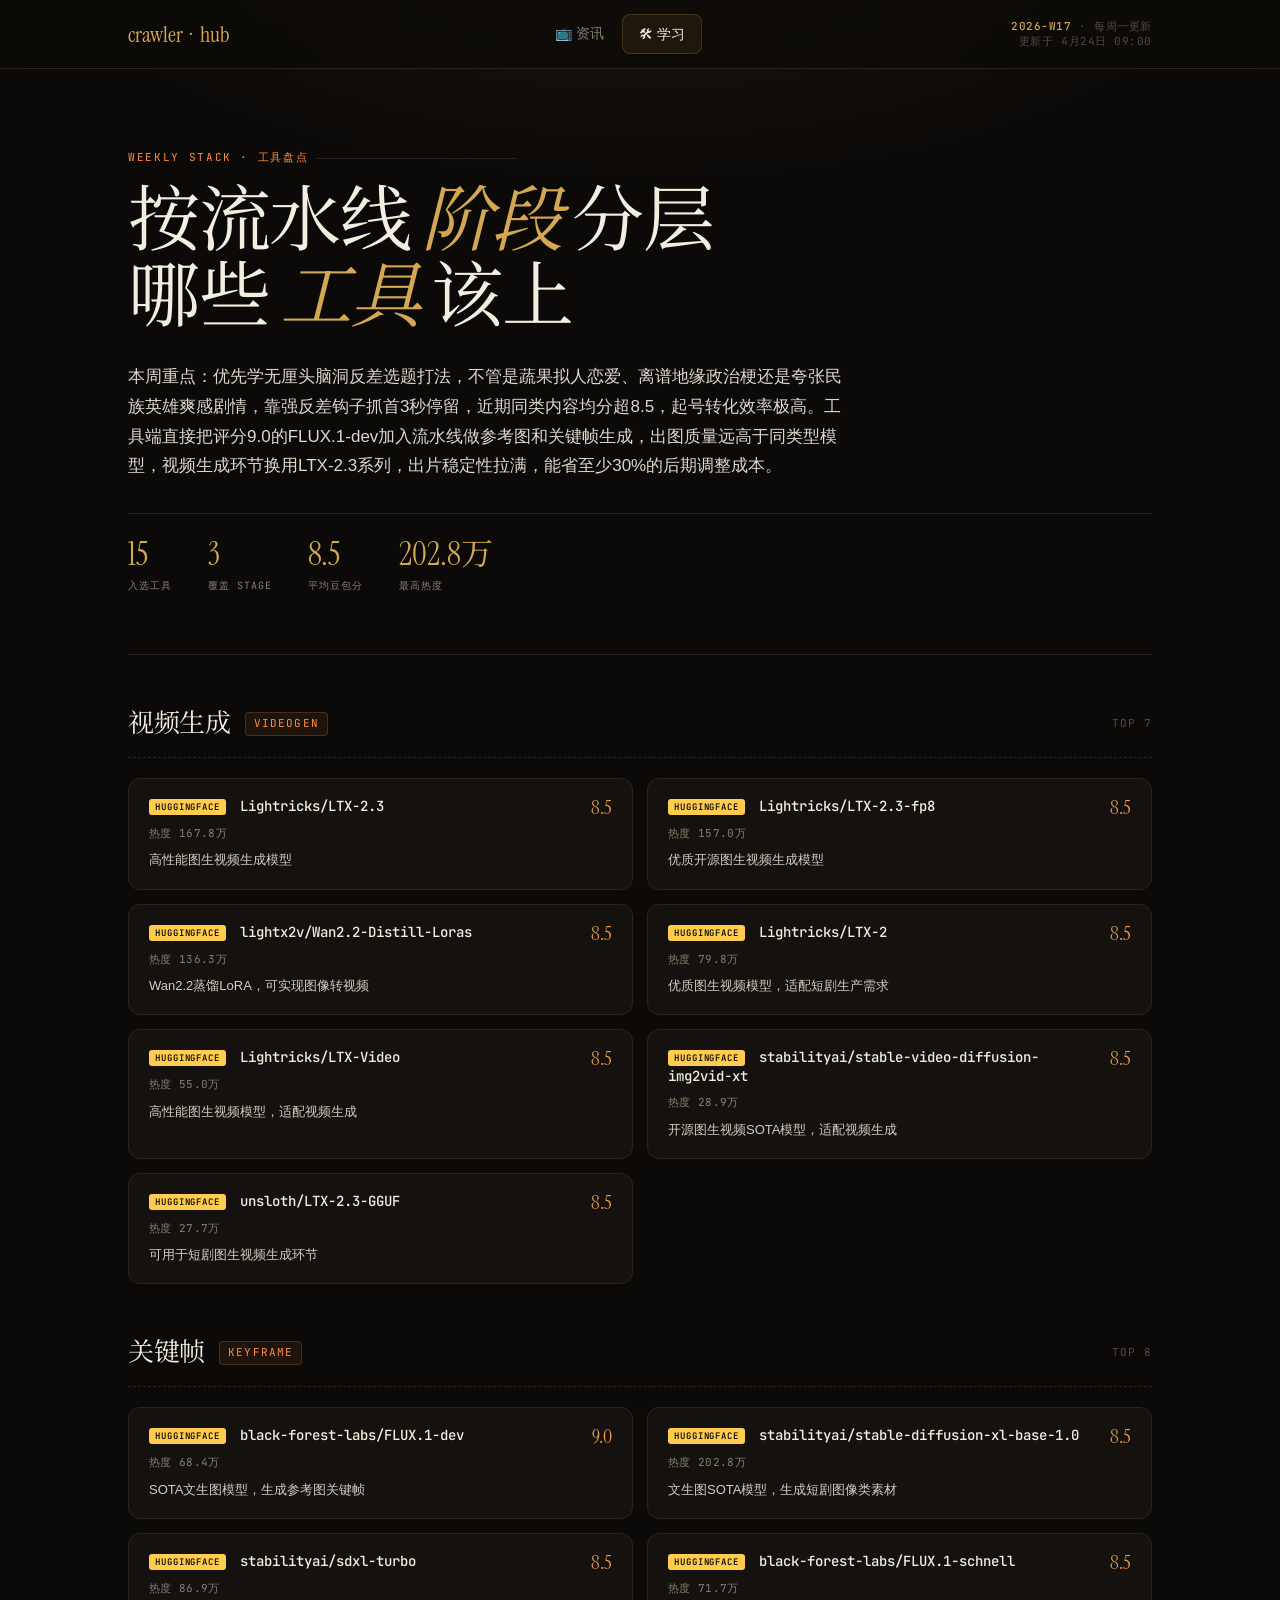
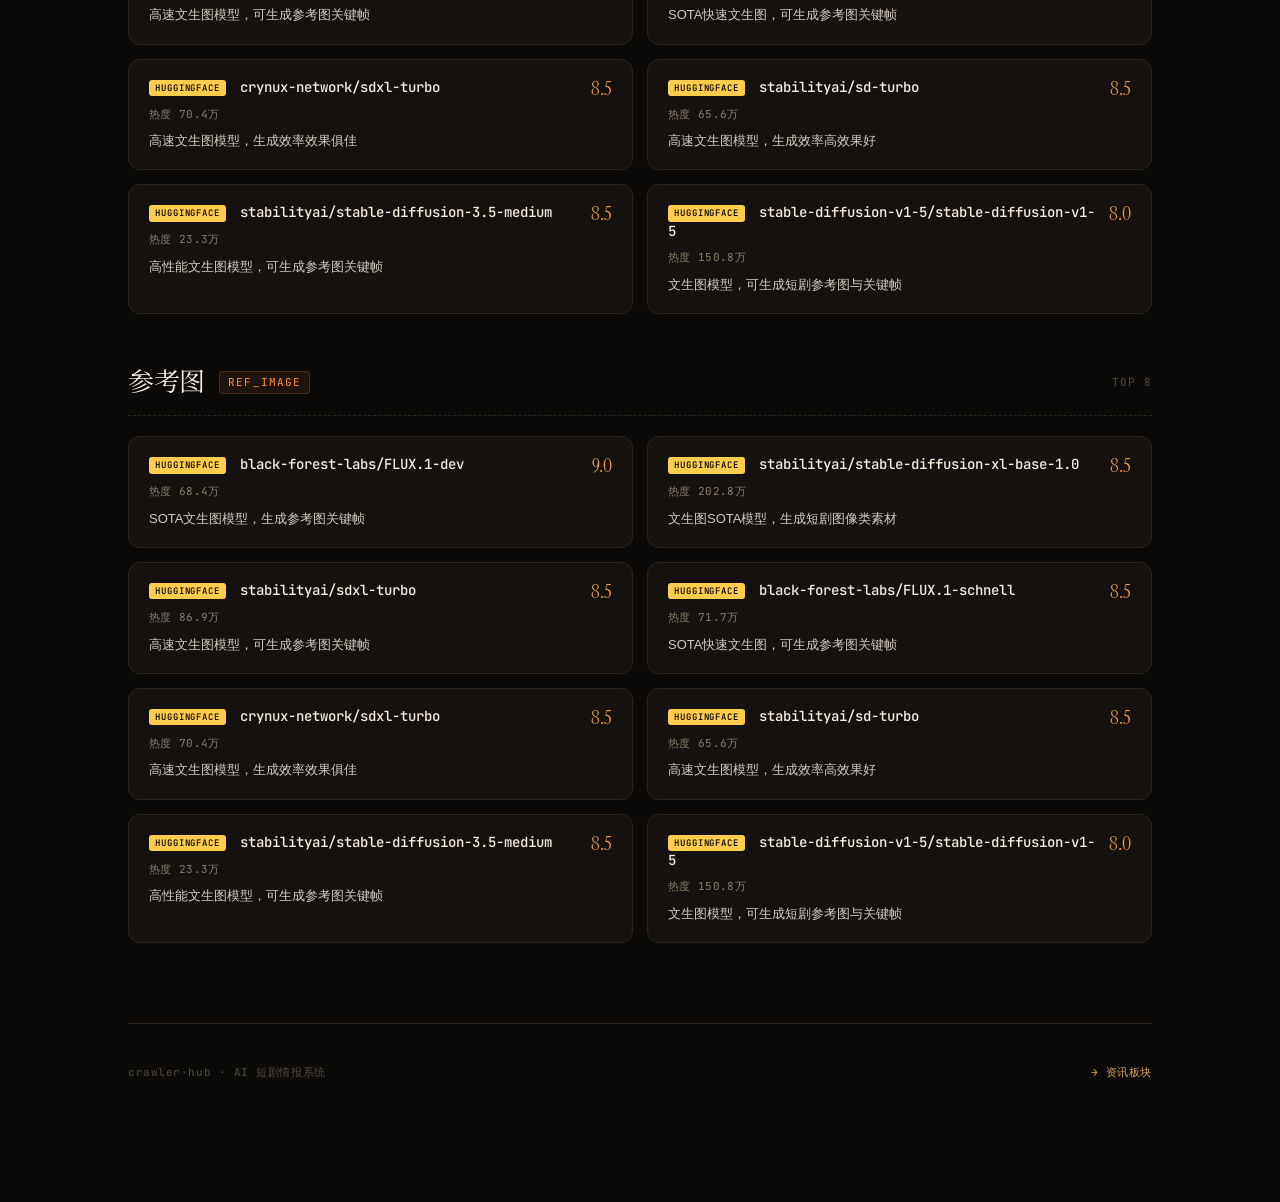
==== tools.html @ 7b4a2d9e "design: Editorial × Cinematic UI · 拆成 资讯/学习 两页 + 按流水线 stage 分组" ====
<!DOCTYPE html>
<html lang="zh-CN">
<head>
  <meta charset="UTF-8" />
  <meta name="viewport" content="width=device-width, initial-scale=1.0" />
  <title>学习 · AI 工具资源库</title>
  <meta name="description" content="按流水线 stage 分组的 AI 工具 / 模型 / 教程" />
  <link rel="stylesheet" href="app.css" />
</head>
<body>
  <nav class="nav">
    <div class="nav-inner">
      <a href="index.html" class="brand">crawler<em>·</em>hub</a>
      <div class="nav-tabs">
        <a href="index.html">📺 资讯</a>
        <a href="tools.html" class="active">🛠 学习</a>
      </div>
      <div class="nav-meta">
        <div><b id="nav-week">——</b> · 每周一更新</div>
        <div id="nav-updated"></div>
      </div>
    </div>
  </nav>

  <main class="wrap">
    <section class="hero">
      <div class="hero-label">Weekly Stack · 工具盘点</div>
      <h1>按流水线 <em>阶段</em> 分层<br />哪些 <em>工具</em> 该上</h1>
      <p class="hero-summary" id="summary">加载中…</p>
      <div class="hero-stats" id="hero-stats"></div>
    </section>

    <section id="stages"><div class="loading">loading…</div></section>

    <section id="misc-section" style="display:none;">
      <div class="section-head">
        <h2>未分类</h2>
        <span class="tag">No stage matched</span>
      </div>
      <div id="misc" class="tlist"></div>
    </section>

    <footer class="footer">
      <div>crawler·hub · AI 短剧情报系统</div>
      <div><a href="index.html">→ 资讯板块</a></div>
    </footer>
  </main>

  <script src="app.js"></script>
  <script>
    function renderTool(t) {
      const src = esc(t.source || "");
      const score = Number(t.score || 0);
      return `<article class="tcard reveal">
        <div class="tcard-head">
          <div class="tcard-title">
            <span class="tcard-source ${src}">${src}</span>
            <a href="${esc(t.url)}" target="_blank" rel="noopener">${esc(t.name || "?")}</a>
          </div>
          <div class="tcard-score">${score.toFixed(1)}</div>
        </div>
        <div class="tcard-meta">热度 ${fmtNumber(t.metric)}</div>
        ${t.summary ? `<div class="tcard-summary">${esc(t.summary)}</div>` : ""}
      </article>`;
    }

    function groupByStage(tools) {
      const buckets = {};
      const misc = [];
      for (const t of tools) {
        const stages = t.stage_tags || [];
        if (!stages.length) { misc.push(t); continue; }
        // a tool may appear under multiple stages
        for (const s of stages) {
          if (!buckets[s]) buckets[s] = [];
          buckets[s].push(t);
        }
      }
      // 按 STAGE_ORDER 排序，每个 stage 内部按分数降序
      const ordered = STAGE_ORDER
        .filter(s => buckets[s]?.length)
        .map(s => ({
          stage: s,
          items: buckets[s]
            .slice()
            .sort((a, b) => (b.score || 0) - (a.score || 0))
            .slice(0, 8),
        }));
      return { ordered, misc };
    }

    async function init() {
      try {
        const d = await loadData();
        setupNav(d.week, `更新于 ${fmtDate(d.generated_at)}`);
        const tools = d.tools || [];
        document.getElementById("summary").textContent = d.summary || "本周数据待生成。";

        const avgScore = tools.length ? (tools.reduce((s, t) => s + (t.score || 0), 0) / tools.length) : 0;
        const topHit = tools.length ? Math.max(...tools.map(t => t.metric || 0)) : 0;
        const stageCount = new Set(tools.flatMap(t => t.stage_tags || [])).size;
        document.getElementById("hero-stats").innerHTML = `
          <div class="hero-stat"><div class="hero-stat-n">${tools.length}</div><div class="hero-stat-l">入选工具</div></div>
          <div class="hero-stat"><div class="hero-stat-n">${stageCount}</div><div class="hero-stat-l">覆盖 Stage</div></div>
          <div class="hero-stat"><div class="hero-stat-n">${avgScore.toFixed(1)}</div><div class="hero-stat-l">平均豆包分</div></div>
          <div class="hero-stat"><div class="hero-stat-n">${fmtNumber(topHit)}</div><div class="hero-stat-l">最高热度</div></div>
        `;

        const { ordered, misc } = groupByStage(tools);
        const stagesHtml = ordered.map(g => `
          <div class="stage-group">
            <div class="stage-head">
              <h3>${STAGE_LABEL[g.stage] || g.stage}</h3>
              <span class="stage-tag">${g.stage}</span>
              <span class="count">TOP ${g.items.length}</span>
            </div>
            <div class="tlist">${g.items.map(renderTool).join("")}</div>
          </div>
        `).join("");
        document.getElementById("stages").innerHTML = stagesHtml || "<div class='empty'>暂无分类数据</div>";

        if (misc.length) {
          const miscSection = document.getElementById("misc-section");
          miscSection.style.display = "";
          document.getElementById("misc").innerHTML = misc
            .sort((a, b) => (b.score || 0) - (a.score || 0))
            .slice(0, 12)
            .map(renderTool).join("");
        }

        observeReveal();
      } catch (e) {
        document.getElementById("summary").innerHTML =
          `<span class="error">数据加载失败：${esc(e.message)}。首次数据将在周一 08:00 生成。</span>`;
        document.getElementById("stages").innerHTML = "";
      }
    }
    init();
  </script>
</body>
</html>
---- app.css ----
/* crawler-hub · Editorial × Cinematic */

@import url('https://api.fontshare.com/v2/css?f[]=satoshi@400,500,700&display=swap');
@import url('https://fonts.googleapis.com/css2?family=Instrument+Serif:ital@0;1&family=JetBrains+Mono:wght@400;500&display=swap');
@import url('https://fonts.googleapis.com/css2?family=Noto+Serif+SC:wght@400;600;700&display=swap');

* { margin: 0; padding: 0; box-sizing: border-box; }

:root {
  --bg: #0c0a08;
  --bg-grad: radial-gradient(ellipse 80% 50% at 50% -10%, #1a1410 0%, #0c0a08 60%);
  --panel: #14110e;
  --panel-hover: #1a1612;
  --border: #2a241d;
  --border-bright: #3d3428;
  --text: #f5ede0;
  --muted: #8a7e6c;
  --dim: #524a3e;

  --gold: #d4a853;
  --gold-warm: #e8b866;
  --orange: #ff8c42;
  --red: #ff5a5a;

  --serif: "Instrument Serif", "Noto Serif SC", "Songti SC", "STSong", serif;
  --sans: "Satoshi", -apple-system, BlinkMacSystemFont, "PingFang SC", "Microsoft YaHei", sans-serif;
  --mono: "JetBrains Mono", ui-monospace, monospace;
}

html, body {
  background: var(--bg);
  color: var(--text);
  font-family: var(--sans);
  font-size: 15px;
  line-height: 1.6;
  -webkit-font-smoothing: antialiased;
  min-height: 100vh;
}

body {
  background: var(--bg-grad);
  background-attachment: fixed;
}

a { color: var(--gold); text-decoration: none; transition: color 0.15s; }
a:hover { color: var(--gold-warm); }

/* ============== NAV ============== */

.nav {
  position: sticky; top: 0; z-index: 100;
  background: rgba(12, 10, 8, 0.7);
  backdrop-filter: blur(16px) saturate(1.3);
  -webkit-backdrop-filter: blur(16px) saturate(1.3);
  border-bottom: 1px solid var(--border);
}
.nav-inner {
  max-width: 1080px; margin: 0 auto;
  padding: 14px 28px;
  display: flex; align-items: center; justify-content: space-between;
  gap: 20px;
}
.brand {
  font-family: var(--serif); font-size: 22px; letter-spacing: -0.01em;
  display: flex; align-items: center; gap: 8px;
}
.brand .dot {
  width: 8px; height: 8px; border-radius: 50%;
  background: var(--orange);
  box-shadow: 0 0 14px rgba(255,140,66,0.6);
}
.brand em { font-style: italic; color: var(--gold); }

.nav-tabs { display: flex; gap: 2px; }
.nav-tabs a {
  padding: 8px 16px; font-size: 14px; font-weight: 500;
  color: var(--muted); border-radius: 8px;
  transition: all 0.2s;
}
.nav-tabs a:hover { color: var(--text); background: rgba(255,255,255,0.03); }
.nav-tabs a.active {
  color: var(--text); background: rgba(212,168,83,0.08);
  border: 1px solid rgba(212,168,83,0.2);
}

.nav-meta {
  font-family: var(--mono); font-size: 11px; color: var(--dim);
  letter-spacing: 0.05em; text-transform: uppercase;
  text-align: right; line-height: 1.4;
}
.nav-meta b { color: var(--gold); font-weight: 500; }

/* ============== LAYOUT ============== */

.wrap { max-width: 1080px; margin: 0 auto; padding: 0 28px 100px; }

/* ============== HERO ============== */

.hero {
  padding: 80px 0 60px;
  border-bottom: 1px solid var(--border);
  margin-bottom: 48px;
}
.hero-label {
  font-family: var(--mono); font-size: 11px; letter-spacing: 0.15em;
  color: var(--orange); text-transform: uppercase;
  margin-bottom: 16px;
  display: flex; align-items: center; gap: 8px;
}
.hero-label::after {
  content: ""; flex: 1; height: 1px; background: var(--border); max-width: 200px;
}
.hero h1 {
  font-family: var(--serif); font-weight: 400;
  font-size: clamp(40px, 7vw, 72px); line-height: 1.05;
  letter-spacing: -0.02em;
  margin-bottom: 28px;
}
.hero h1 em {
  font-style: italic; color: var(--gold);
  font-feature-settings: "ss01";
}
.hero-summary {
  font-size: 17px; line-height: 1.75;
  max-width: 720px; color: rgba(245,237,224,0.9);
  font-weight: 400;
}
.hero-stats {
  display: flex; gap: 36px; margin-top: 32px;
  padding-top: 24px; border-top: 1px solid var(--border);
}
.hero-stat { display: flex; flex-direction: column; gap: 2px; }
.hero-stat-n {
  font-family: var(--serif); font-size: 32px; color: var(--gold);
  line-height: 1;
}
.hero-stat-l {
  font-family: var(--mono); font-size: 10px; letter-spacing: 0.1em;
  text-transform: uppercase; color: var(--muted);
  margin-top: 6px;
}

/* ============== SECTION HEADERS ============== */

.section-head {
  display: flex; align-items: baseline; gap: 16px;
  margin: 64px 0 24px;
}
.section-head h2 {
  font-family: var(--serif); font-weight: 400;
  font-size: 32px; letter-spacing: -0.01em;
}
.section-head .tag {
  font-family: var(--mono); font-size: 11px; color: var(--muted);
  letter-spacing: 0.1em; text-transform: uppercase;
}

/* ============== VIDEO CARDS ============== */

.vlist { display: flex; flex-direction: column; gap: 20px; }

.vcard {
  position: relative;
  background: var(--panel);
  border: 1px solid var(--border);
  border-radius: 16px; padding: 24px;
  display: grid; grid-template-columns: 180px 1fr auto; gap: 24px;
  transition: all 0.25s cubic-bezier(0.4, 0, 0.2, 1);
}
.vcard:hover {
  background: var(--panel-hover);
  border-color: var(--border-bright);
  transform: translateY(-2px);
  box-shadow: 0 20px 40px rgba(0,0,0,0.3);
}
.vcard .num {
  position: absolute; top: -14px; left: -8px;
  font-family: var(--serif); font-style: italic;
  font-size: 56px; color: var(--gold);
  line-height: 1;
  text-shadow: 0 4px 24px rgba(212,168,83,0.4);
  z-index: 2; pointer-events: none;
}
.cover {
  aspect-ratio: 9/16; background: #000; border-radius: 10px;
  background-size: cover; background-position: center;
  position: relative; overflow: hidden;
  border: 1px solid var(--border);
}
.cover::after {
  content: ""; position: absolute; inset: 0;
  background: linear-gradient(180deg, transparent 60%, rgba(0,0,0,0.6) 100%);
}
.cover-badge {
  position: absolute; top: 8px; left: 8px;
  font-family: var(--mono); font-size: 9px; font-weight: 500;
  padding: 3px 8px; border-radius: 3px;
  letter-spacing: 0.1em; text-transform: uppercase;
  z-index: 2;
}
.cover-badge.douyin { background: #ff1744; color: #fff; }
.cover-badge.youtube_shorts { background: #cc0000; color: #fff; }
.cover-badge.bilibili { background: #00a1d6; color: #fff; }

.vcard-body { min-width: 0; padding-left: 24px; }
.vcard-title {
  font-family: var(--serif); font-size: 22px;
  line-height: 1.3; font-weight: 400;
  margin-bottom: 10px;
}
.vcard-title a { color: var(--text); }
.vcard-title a:hover { color: var(--gold); }
.vcard-meta {
  display: flex; gap: 16px; flex-wrap: wrap;
  font-size: 13px; color: var(--muted);
  margin-bottom: 16px;
}
.vcard-meta .author { color: var(--text); font-weight: 500; }
.vcard-meta .num-mono { font-family: var(--mono); font-size: 12px; }

.vcard-hook {
  padding: 12px 16px; margin-bottom: 12px;
  background: linear-gradient(90deg, rgba(212,168,83,0.08) 0%, transparent 100%);
  border-left: 2px solid var(--gold);
  border-radius: 0 8px 8px 0;
  font-family: var(--serif); font-style: italic; font-size: 16px;
  line-height: 1.5; color: var(--text);
}
.vcard-structure {
  font-size: 13px; color: var(--muted); margin-bottom: 12px;
}
.vcard-structure b {
  font-family: var(--mono); font-size: 10px;
  letter-spacing: 0.1em; text-transform: uppercase;
  color: var(--dim); margin-right: 8px;
}
.vcard-tags { display: flex; flex-wrap: wrap; gap: 6px; }

.chip {
  display: inline-flex; align-items: center;
  padding: 3px 10px; border-radius: 100px;
  font-size: 11px; letter-spacing: 0.02em;
  background: rgba(255,255,255,0.04);
  border: 1px solid var(--border);
  color: var(--muted); white-space: nowrap;
}
.chip.gold {
  background: rgba(212,168,83,0.08);
  border-color: rgba(212,168,83,0.25);
  color: var(--gold);
}

.score-badge {
  display: flex; flex-direction: column; align-items: center; gap: 4px;
  min-width: 56px;
}
.score-n {
  font-family: var(--serif); font-size: 30px; font-weight: 400;
  background: linear-gradient(135deg, var(--gold) 0%, var(--orange) 100%);
  -webkit-background-clip: text; background-clip: text;
  -webkit-text-fill-color: transparent;
  line-height: 1; letter-spacing: -0.02em;
}
.score-l {
  font-family: var(--mono); font-size: 9px; letter-spacing: 0.1em;
  text-transform: uppercase; color: var(--dim);
}
.score-bar {
  width: 48px; height: 3px; background: var(--border);
  border-radius: 100px; overflow: hidden; margin-top: 4px;
}
.score-bar > span {
  display: block; height: 100%;
  background: linear-gradient(90deg, var(--gold), var(--orange));
  border-radius: 100px;
}

/* ============== TOOLS PAGE ============== */

.stage-group {
  margin-bottom: 48px;
}
.stage-head {
  display: flex; align-items: center; gap: 14px;
  margin-bottom: 20px; padding-bottom: 12px;
  border-bottom: 1px dashed var(--border);
}
.stage-head h3 {
  font-family: var(--serif); font-size: 26px; font-weight: 400;
  letter-spacing: -0.01em;
}
.stage-head .stage-tag {
  font-family: var(--mono); font-size: 11px; letter-spacing: 0.1em;
  text-transform: uppercase; color: var(--orange);
  padding: 2px 8px; background: rgba(255,140,66,0.08);
  border: 1px solid rgba(255,140,66,0.2); border-radius: 4px;
}
.stage-head .count {
  margin-left: auto;
  font-family: var(--mono); font-size: 11px; color: var(--dim);
  letter-spacing: 0.1em; text-transform: uppercase;
}

.tlist { display: grid; grid-template-columns: 1fr 1fr; gap: 14px; }
.tcard {
  background: var(--panel); border: 1px solid var(--border);
  border-radius: 12px; padding: 18px 20px;
  transition: all 0.2s;
  display: flex; flex-direction: column; gap: 8px;
}
.tcard:hover {
  background: var(--panel-hover);
  border-color: var(--border-bright);
}
.tcard-head {
  display: flex; align-items: flex-start; justify-content: space-between; gap: 12px;
}
.tcard-title {
  font-family: var(--mono); font-size: 14px; font-weight: 500;
  line-height: 1.35; flex: 1; min-width: 0;
  word-break: break-word;
}
.tcard-title a { color: var(--text); }
.tcard-title a:hover { color: var(--gold); }
.tcard-source {
  display: inline-block; font-family: var(--mono); font-size: 9px;
  letter-spacing: 0.1em; text-transform: uppercase;
  padding: 2px 6px; border-radius: 3px;
  margin-right: 6px; vertical-align: middle;
}
.tcard-source.huggingface { background: #ffcc4d; color: #000; }
.tcard-source.bilibili { background: #00a1d6; color: #fff; }

.tcard-score {
  font-family: var(--serif); font-size: 20px;
  background: linear-gradient(135deg, var(--gold), var(--orange));
  -webkit-background-clip: text; background-clip: text;
  -webkit-text-fill-color: transparent;
  line-height: 1; white-space: nowrap;
}
.tcard-meta {
  font-family: var(--mono); font-size: 11px; color: var(--muted);
  letter-spacing: 0.03em;
}
.tcard-summary {
  font-size: 13px; color: rgba(245,237,224,0.85); line-height: 1.55;
}

/* ============== REVEAL ANIMATION ============== */

.reveal {
  opacity: 0; transform: translateY(12px);
  transition: opacity 0.6s ease, transform 0.6s cubic-bezier(0.4, 0, 0.2, 1);
}
.reveal.in { opacity: 1; transform: none; }

/* ============== LOADING / EMPTY / ERROR ============== */

.loading, .empty {
  padding: 80px 20px; text-align: center;
  color: var(--muted); font-family: var(--serif);
  font-size: 20px; font-style: italic;
}
.error {
  padding: 28px; border-radius: 12px;
  background: rgba(255,90,90,0.06);
  border: 1px solid rgba(255,90,90,0.2);
  color: var(--red); font-size: 14px; line-height: 1.6;
}

/* ============== FOOTER ============== */

.footer {
  margin-top: 80px; padding: 40px 0 20px;
  border-top: 1px solid var(--border);
  display: flex; justify-content: space-between;
  font-family: var(--mono); font-size: 11px; color: var(--dim);
  letter-spacing: 0.05em;
}

/* ============== RESPONSIVE ============== */

@media (max-width: 760px) {
  .wrap { padding: 0 18px 60px; }
  .nav-inner { padding: 12px 18px; }
  .hero { padding: 48px 0 40px; }
  .hero-stats { gap: 24px; flex-wrap: wrap; }
  .vcard {
    grid-template-columns: 100px 1fr;
    padding: 18px; gap: 14px;
  }
  .vcard .num { font-size: 42px; top: -8px; }
  .vcard-body { padding-left: 0; }
  .vcard-title { font-size: 18px; }
  .vcard-hook { font-size: 14px; padding: 10px 12px; }
  .score-badge { grid-column: 2; flex-direction: row; margin-top: 4px; }
  .tlist { grid-template-columns: 1fr; }
}
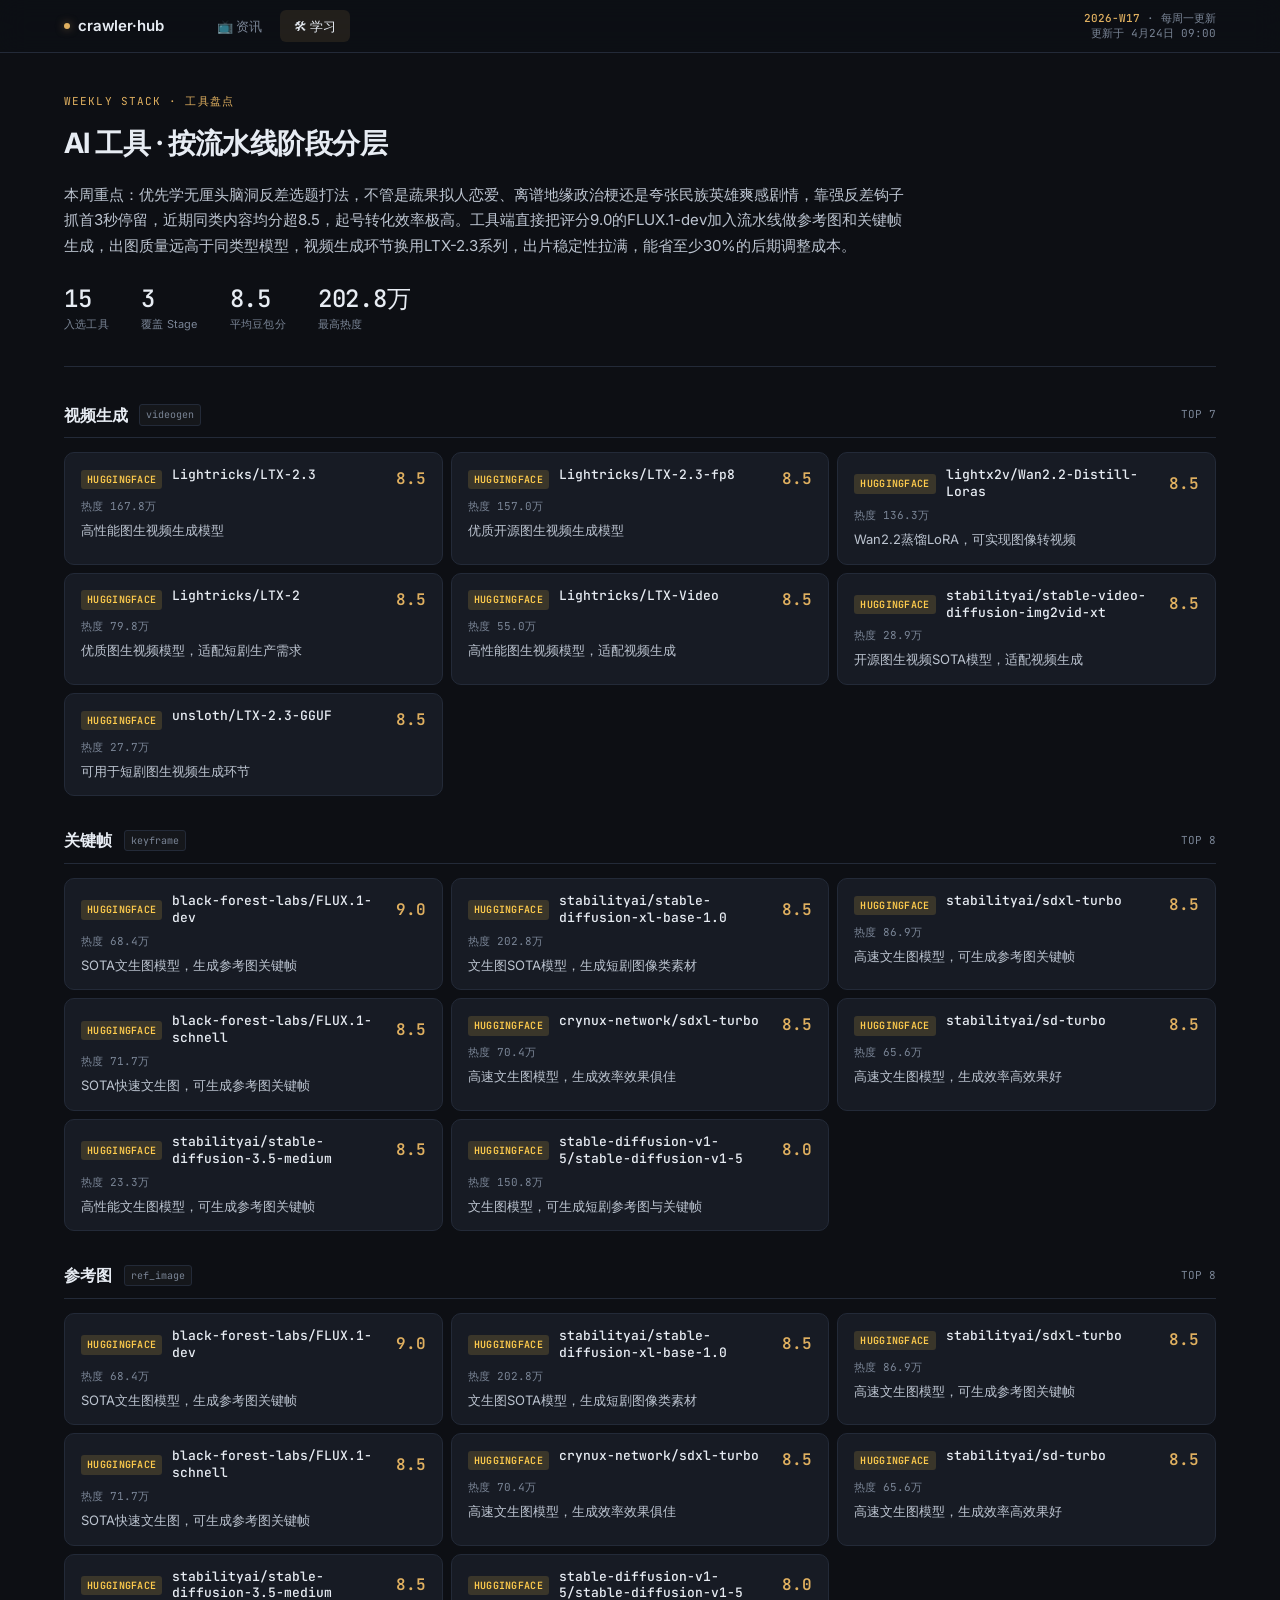
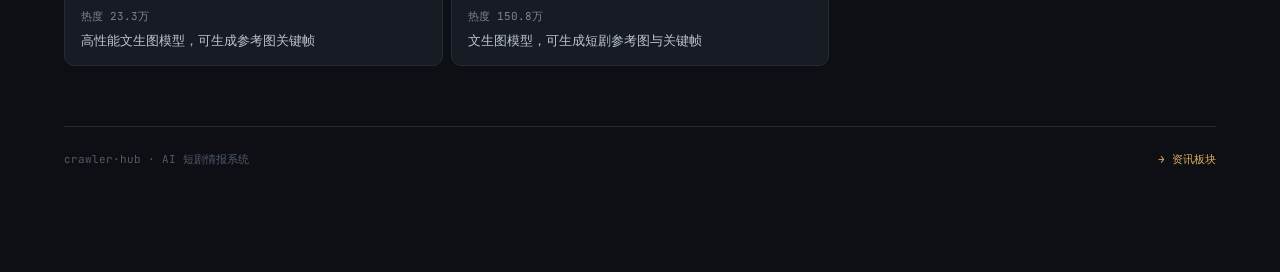
==== commit 4dd0de60: "design: refined functional dashboard - Linear/Vercel-like aesthetic, high info density, calm palette" ====
--- a/tools.html
+++ b/tools.html
@@ -10,7 +10,7 @@
 <body>
   <nav class="nav">
     <div class="nav-inner">
-      <a href="index.html" class="brand">crawler<em>·</em>hub</a>
+      <a href="index.html" class="brand"><span class="dot"></span>crawler·hub</a>
       <div class="nav-tabs">
         <a href="index.html">📺 资讯</a>
         <a href="tools.html" class="active">🛠 学习</a>
@@ -25,7 +25,7 @@
   <main class="wrap">
     <section class="hero">
       <div class="hero-label">Weekly Stack · 工具盘点</div>
-      <h1>按流水线 <em>阶段</em> 分层<br />哪些 <em>工具</em> 该上</h1>
+      <h1>AI 工具 · 按流水线阶段分层</h1>
       <p class="hero-summary" id="summary">加载中…</p>
       <div class="hero-stats" id="hero-stats"></div>
     </section>
@@ -35,7 +35,7 @@
     <section id="misc-section" style="display:none;">
       <div class="section-head">
         <h2>未分类</h2>
-        <span class="tag">No stage matched</span>
+        <span class="tag">无 stage 标签</span>
       </div>
       <div id="misc" class="tlist"></div>
     </section>
@@ -53,10 +53,8 @@
       const score = Number(t.score || 0);
       return `<article class="tcard reveal">
         <div class="tcard-head">
-          <div class="tcard-title">
-            <span class="tcard-source ${src}">${src}</span>
-            <a href="${esc(t.url)}" target="_blank" rel="noopener">${esc(t.name || "?")}</a>
-          </div>
+          <span class="tcard-source ${src}">${src === "youtube_shorts" ? "youtube" : src}</span>
+          <div class="tcard-title"><a href="${esc(t.url)}" target="_blank" rel="noopener">${esc(t.name || "?")}</a></div>
           <div class="tcard-score">${score.toFixed(1)}</div>
         </div>
         <div class="tcard-meta">热度 ${fmtNumber(t.metric)}</div>
@@ -70,21 +68,16 @@
       for (const t of tools) {
         const stages = t.stage_tags || [];
         if (!stages.length) { misc.push(t); continue; }
-        // a tool may appear under multiple stages
         for (const s of stages) {
           if (!buckets[s]) buckets[s] = [];
           buckets[s].push(t);
         }
       }
-      // 按 STAGE_ORDER 排序，每个 stage 内部按分数降序
       const ordered = STAGE_ORDER
         .filter(s => buckets[s]?.length)
         .map(s => ({
           stage: s,
-          items: buckets[s]
-            .slice()
-            .sort((a, b) => (b.score || 0) - (a.score || 0))
-            .slice(0, 8),
+          items: buckets[s].slice().sort((a, b) => (b.score || 0) - (a.score || 0)).slice(0, 8),
         }));
       return { ordered, misc };
     }
@@ -94,6 +87,7 @@
         const d = await loadData();
         setupNav(d.week, `更新于 ${fmtDate(d.generated_at)}`);
         const tools = d.tools || [];
+
         document.getElementById("summary").textContent = d.summary || "本周数据待生成。";
 
         const avgScore = tools.length ? (tools.reduce((s, t) => s + (t.score || 0), 0) / tools.length) : 0;
@@ -120,8 +114,7 @@
         document.getElementById("stages").innerHTML = stagesHtml || "<div class='empty'>暂无分类数据</div>";
 
         if (misc.length) {
-          const miscSection = document.getElementById("misc-section");
-          miscSection.style.display = "";
+          document.getElementById("misc-section").style.display = "";
           document.getElementById("misc").innerHTML = misc
             .sort((a, b) => (b.score || 0) - (a.score || 0))
             .slice(0, 12)
--- a/app.css
+++ b/app.css
@@ -1,398 +1,412 @@
-/* crawler-hub · Editorial × Cinematic */
-
-@import url('https://api.fontshare.com/v2/css?f[]=satoshi@400,500,700&display=swap');
-@import url('https://fonts.googleapis.com/css2?family=Instrument+Serif:ital@0;1&family=JetBrains+Mono:wght@400;500&display=swap');
-@import url('https://fonts.googleapis.com/css2?family=Noto+Serif+SC:wght@400;600;700&display=swap');
-
-* { margin: 0; padding: 0; box-sizing: border-box; }
+/* crawler-hub · functional dashboard */
+
+@import url('https://fonts.googleapis.com/css2?family=Inter:wght@400;500;600;700&family=JetBrains+Mono:wght@400;500;600&display=swap');
+
+*, *::before, *::after { margin: 0; padding: 0; box-sizing: border-box; }
 
 :root {
-  --bg: #0c0a08;
-  --bg-grad: radial-gradient(ellipse 80% 50% at 50% -10%, #1a1410 0%, #0c0a08 60%);
-  --panel: #14110e;
-  --panel-hover: #1a1612;
-  --border: #2a241d;
-  --border-bright: #3d3428;
-  --text: #f5ede0;
-  --muted: #8a7e6c;
-  --dim: #524a3e;
-
-  --gold: #d4a853;
-  --gold-warm: #e8b866;
-  --orange: #ff8c42;
-  --red: #ff5a5a;
-
-  --serif: "Instrument Serif", "Noto Serif SC", "Songti SC", "STSong", serif;
-  --sans: "Satoshi", -apple-system, BlinkMacSystemFont, "PingFang SC", "Microsoft YaHei", sans-serif;
-  --mono: "JetBrains Mono", ui-monospace, monospace;
+  --bg: #0d0f14;
+  --bg-soft: #12151c;
+  --panel: #171b24;
+  --panel-hover: #1c212c;
+  --border: #232a38;
+  --border-hover: #334155;
+  --border-active: #4a5a75;
+
+  --text: #e7ecf3;
+  --text-soft: #bcc4d0;
+  --muted: #7a8596;
+  --dim: #505a6b;
+
+  --accent: #e0b060;
+  --accent-hover: #f0c070;
+  --blue: #5b9eff;
+  --green: #4ade80;
+  --red: #f87171;
+
+  --sans: "Inter", -apple-system, BlinkMacSystemFont, "PingFang SC", "Microsoft YaHei", sans-serif;
+  --mono: "JetBrains Mono", ui-monospace, "SFMono-Regular", monospace;
+
+  --radius: 10px;
+  --radius-sm: 6px;
 }
 
 html, body {
   background: var(--bg);
   color: var(--text);
   font-family: var(--sans);
-  font-size: 15px;
-  line-height: 1.6;
+  font-size: 14px;
+  line-height: 1.55;
   -webkit-font-smoothing: antialiased;
+  -moz-osx-font-smoothing: grayscale;
   min-height: 100vh;
 }
 
-body {
-  background: var(--bg-grad);
-  background-attachment: fixed;
-}
-
-a { color: var(--gold); text-decoration: none; transition: color 0.15s; }
-a:hover { color: var(--gold-warm); }
-
-/* ============== NAV ============== */
+a { color: var(--accent); text-decoration: none; transition: color 0.12s; }
+a:hover { color: var(--accent-hover); }
+
+/* ============ NAV ============ */
 
 .nav {
   position: sticky; top: 0; z-index: 100;
-  background: rgba(12, 10, 8, 0.7);
-  backdrop-filter: blur(16px) saturate(1.3);
-  -webkit-backdrop-filter: blur(16px) saturate(1.3);
+  background: rgba(13, 15, 20, 0.8);
+  backdrop-filter: blur(14px) saturate(1.3);
+  -webkit-backdrop-filter: blur(14px) saturate(1.3);
   border-bottom: 1px solid var(--border);
 }
 .nav-inner {
-  max-width: 1080px; margin: 0 auto;
-  padding: 14px 28px;
-  display: flex; align-items: center; justify-content: space-between;
-  gap: 20px;
+  max-width: 1200px; margin: 0 auto;
+  padding: 10px 24px;
+  display: flex; align-items: center; gap: 24px;
 }
 .brand {
-  font-family: var(--serif); font-size: 22px; letter-spacing: -0.01em;
+  font-size: 15px; font-weight: 600; letter-spacing: -0.01em;
+  color: var(--text);
   display: flex; align-items: center; gap: 8px;
+  white-space: nowrap;
 }
 .brand .dot {
-  width: 8px; height: 8px; border-radius: 50%;
-  background: var(--orange);
-  box-shadow: 0 0 14px rgba(255,140,66,0.6);
-}
-.brand em { font-style: italic; color: var(--gold); }
-
-.nav-tabs { display: flex; gap: 2px; }
+  width: 6px; height: 6px; border-radius: 50%;
+  background: var(--accent);
+  box-shadow: 0 0 8px rgba(224, 176, 96, 0.5);
+}
+
+.nav-tabs { display: flex; gap: 4px; margin-left: 16px; }
 .nav-tabs a {
-  padding: 8px 16px; font-size: 14px; font-weight: 500;
-  color: var(--muted); border-radius: 8px;
-  transition: all 0.2s;
-}
-.nav-tabs a:hover { color: var(--text); background: rgba(255,255,255,0.03); }
+  padding: 6px 14px;
+  font-size: 13px; font-weight: 500;
+  color: var(--muted);
+  border-radius: var(--radius-sm);
+  transition: all 0.15s;
+}
+.nav-tabs a:hover { color: var(--text-soft); background: rgba(255,255,255,0.03); }
 .nav-tabs a.active {
-  color: var(--text); background: rgba(212,168,83,0.08);
-  border: 1px solid rgba(212,168,83,0.2);
+  color: var(--text); background: rgba(224, 176, 96, 0.1);
 }
 
 .nav-meta {
-  font-family: var(--mono); font-size: 11px; color: var(--dim);
-  letter-spacing: 0.05em; text-transform: uppercase;
+  margin-left: auto;
+  font-family: var(--mono); font-size: 11px; color: var(--muted);
   text-align: right; line-height: 1.4;
-}
-.nav-meta b { color: var(--gold); font-weight: 500; }
-
-/* ============== LAYOUT ============== */
-
-.wrap { max-width: 1080px; margin: 0 auto; padding: 0 28px 100px; }
-
-/* ============== HERO ============== */
+  white-space: nowrap;
+}
+.nav-meta b { color: var(--accent); font-weight: 500; }
+
+/* ============ LAYOUT ============ */
+
+.wrap {
+  max-width: 1200px; margin: 0 auto;
+  padding: 40px 24px 80px;
+}
+
+/* ============ HERO ============ */
 
 .hero {
-  padding: 80px 0 60px;
+  padding-bottom: 32px;
+  margin-bottom: 36px;
   border-bottom: 1px solid var(--border);
-  margin-bottom: 48px;
 }
 .hero-label {
-  font-family: var(--mono); font-size: 11px; letter-spacing: 0.15em;
-  color: var(--orange); text-transform: uppercase;
-  margin-bottom: 16px;
-  display: flex; align-items: center; gap: 8px;
-}
-.hero-label::after {
-  content: ""; flex: 1; height: 1px; background: var(--border); max-width: 200px;
+  font-family: var(--mono); font-size: 11px; letter-spacing: 0.1em;
+  color: var(--accent); text-transform: uppercase;
+  margin-bottom: 12px;
 }
 .hero h1 {
-  font-family: var(--serif); font-weight: 400;
-  font-size: clamp(40px, 7vw, 72px); line-height: 1.05;
-  letter-spacing: -0.02em;
-  margin-bottom: 28px;
-}
-.hero h1 em {
-  font-style: italic; color: var(--gold);
-  font-feature-settings: "ss01";
+  font-size: 28px; font-weight: 700; letter-spacing: -0.02em;
+  margin-bottom: 16px; color: var(--text);
 }
 .hero-summary {
-  font-size: 17px; line-height: 1.75;
-  max-width: 720px; color: rgba(245,237,224,0.9);
-  font-weight: 400;
-}
+  font-size: 15px; line-height: 1.7;
+  max-width: 840px; color: var(--text-soft);
+}
+
 .hero-stats {
-  display: flex; gap: 36px; margin-top: 32px;
-  padding-top: 24px; border-top: 1px solid var(--border);
-}
-.hero-stat { display: flex; flex-direction: column; gap: 2px; }
+  display: flex; gap: 32px; margin-top: 28px;
+  flex-wrap: wrap;
+}
+.hero-stat {
+  display: flex; flex-direction: column; gap: 4px;
+}
 .hero-stat-n {
-  font-family: var(--serif); font-size: 32px; color: var(--gold);
-  line-height: 1;
+  font-family: var(--mono); font-weight: 500;
+  font-size: 24px; color: var(--text); line-height: 1.1;
+  letter-spacing: -0.01em;
 }
 .hero-stat-l {
-  font-family: var(--mono); font-size: 10px; letter-spacing: 0.1em;
-  text-transform: uppercase; color: var(--muted);
-  margin-top: 6px;
-}
-
-/* ============== SECTION HEADERS ============== */
+  font-size: 11px; color: var(--muted);
+  letter-spacing: 0.02em;
+}
+
+/* ============ SECTION HEADERS ============ */
 
 .section-head {
-  display: flex; align-items: baseline; gap: 16px;
-  margin: 64px 0 24px;
+  display: flex; align-items: baseline; gap: 12px;
+  margin: 40px 0 16px;
 }
 .section-head h2 {
-  font-family: var(--serif); font-weight: 400;
-  font-size: 32px; letter-spacing: -0.01em;
+  font-size: 18px; font-weight: 600; letter-spacing: -0.01em;
+  color: var(--text);
 }
 .section-head .tag {
   font-family: var(--mono); font-size: 11px; color: var(--muted);
-  letter-spacing: 0.1em; text-transform: uppercase;
-}
-
-/* ============== VIDEO CARDS ============== */
-
-.vlist { display: flex; flex-direction: column; gap: 20px; }
+}
+.section-head .count {
+  margin-left: auto;
+  font-family: var(--mono); font-size: 11px; color: var(--muted);
+}
+
+/* ============ VIDEO CARDS ============ */
+
+.vlist { display: flex; flex-direction: column; gap: 8px; }
 
 .vcard {
-  position: relative;
   background: var(--panel);
   border: 1px solid var(--border);
-  border-radius: 16px; padding: 24px;
-  display: grid; grid-template-columns: 180px 1fr auto; gap: 24px;
-  transition: all 0.25s cubic-bezier(0.4, 0, 0.2, 1);
+  border-radius: var(--radius);
+  padding: 16px;
+  display: grid;
+  grid-template-columns: 120px 1fr auto;
+  gap: 18px;
+  transition: border-color 0.15s, background 0.15s;
 }
 .vcard:hover {
   background: var(--panel-hover);
-  border-color: var(--border-bright);
-  transform: translateY(-2px);
-  box-shadow: 0 20px 40px rgba(0,0,0,0.3);
-}
-.vcard .num {
-  position: absolute; top: -14px; left: -8px;
-  font-family: var(--serif); font-style: italic;
-  font-size: 56px; color: var(--gold);
-  line-height: 1;
-  text-shadow: 0 4px 24px rgba(212,168,83,0.4);
-  z-index: 2; pointer-events: none;
-}
+  border-color: var(--border-hover);
+}
+
 .cover {
-  aspect-ratio: 9/16; background: #000; border-radius: 10px;
-  background-size: cover; background-position: center;
-  position: relative; overflow: hidden;
-  border: 1px solid var(--border);
+  aspect-ratio: 9/16;
+  background: #000;
+  border-radius: var(--radius-sm);
+  background-size: cover;
+  background-position: center;
+  position: relative;
+  overflow: hidden;
+  display: block;
 }
 .cover::after {
   content: ""; position: absolute; inset: 0;
-  background: linear-gradient(180deg, transparent 60%, rgba(0,0,0,0.6) 100%);
+  background: linear-gradient(180deg, transparent 70%, rgba(0,0,0,0.4) 100%);
+  pointer-events: none;
 }
 .cover-badge {
-  position: absolute; top: 8px; left: 8px;
-  font-family: var(--mono); font-size: 9px; font-weight: 500;
-  padding: 3px 8px; border-radius: 3px;
-  letter-spacing: 0.1em; text-transform: uppercase;
+  position: absolute; top: 6px; left: 6px;
+  font-family: var(--mono); font-size: 9px; font-weight: 600;
+  padding: 2px 6px; border-radius: 3px;
+  letter-spacing: 0.04em; text-transform: uppercase;
   z-index: 2;
 }
 .cover-badge.douyin { background: #ff1744; color: #fff; }
 .cover-badge.youtube_shorts { background: #cc0000; color: #fff; }
 .cover-badge.bilibili { background: #00a1d6; color: #fff; }
 
-.vcard-body { min-width: 0; padding-left: 24px; }
+.vcard-body { min-width: 0; }
 .vcard-title {
-  font-family: var(--serif); font-size: 22px;
-  line-height: 1.3; font-weight: 400;
+  font-size: 15px; font-weight: 600;
+  line-height: 1.4;
+  margin-bottom: 6px;
+  display: -webkit-box;
+  -webkit-line-clamp: 2;
+  -webkit-box-orient: vertical;
+  overflow: hidden;
+}
+.vcard-title a { color: var(--text); }
+.vcard-title a:hover { color: var(--accent); }
+
+.vcard-meta {
+  display: flex; gap: 14px; flex-wrap: wrap;
+  font-size: 12px; color: var(--muted);
   margin-bottom: 10px;
 }
-.vcard-title a { color: var(--text); }
-.vcard-title a:hover { color: var(--gold); }
-.vcard-meta {
-  display: flex; gap: 16px; flex-wrap: wrap;
-  font-size: 13px; color: var(--muted);
-  margin-bottom: 16px;
-}
-.vcard-meta .author { color: var(--text); font-weight: 500; }
-.vcard-meta .num-mono { font-family: var(--mono); font-size: 12px; }
+.vcard-meta .author {
+  color: var(--text-soft); font-weight: 500;
+}
+.vcard-meta .num-mono { font-family: var(--mono); }
 
 .vcard-hook {
-  padding: 12px 16px; margin-bottom: 12px;
-  background: linear-gradient(90deg, rgba(212,168,83,0.08) 0%, transparent 100%);
-  border-left: 2px solid var(--gold);
-  border-radius: 0 8px 8px 0;
-  font-family: var(--serif); font-style: italic; font-size: 16px;
-  line-height: 1.5; color: var(--text);
+  font-size: 13px; line-height: 1.5;
+  padding: 8px 12px;
+  background: rgba(224, 176, 96, 0.05);
+  border-left: 2px solid var(--accent);
+  border-radius: 0 var(--radius-sm) var(--radius-sm) 0;
+  color: var(--text-soft);
+  margin-bottom: 8px;
 }
 .vcard-structure {
-  font-size: 13px; color: var(--muted); margin-bottom: 12px;
+  font-size: 12px; color: var(--muted);
+  margin-bottom: 8px;
 }
 .vcard-structure b {
-  font-family: var(--mono); font-size: 10px;
-  letter-spacing: 0.1em; text-transform: uppercase;
-  color: var(--dim); margin-right: 8px;
-}
-.vcard-tags { display: flex; flex-wrap: wrap; gap: 6px; }
+  color: var(--dim); font-weight: 500;
+  margin-right: 6px;
+}
+
+.vcard-tags { display: flex; flex-wrap: wrap; gap: 5px; margin-top: 4px; }
 
 .chip {
-  display: inline-flex; align-items: center;
-  padding: 3px 10px; border-radius: 100px;
-  font-size: 11px; letter-spacing: 0.02em;
-  background: rgba(255,255,255,0.04);
+  display: inline-block;
+  padding: 2px 8px;
+  border-radius: 100px;
+  font-size: 11px;
+  background: rgba(255,255,255,0.03);
   border: 1px solid var(--border);
-  color: var(--muted); white-space: nowrap;
-}
-.chip.gold {
-  background: rgba(212,168,83,0.08);
-  border-color: rgba(212,168,83,0.25);
-  color: var(--gold);
-}
-
-.score-badge {
-  display: flex; flex-direction: column; align-items: center; gap: 4px;
-  min-width: 56px;
+  color: var(--muted);
+  white-space: nowrap;
+}
+
+.score-box {
+  display: flex; flex-direction: column; align-items: center;
+  gap: 4px; min-width: 50px;
 }
 .score-n {
-  font-family: var(--serif); font-size: 30px; font-weight: 400;
-  background: linear-gradient(135deg, var(--gold) 0%, var(--orange) 100%);
-  -webkit-background-clip: text; background-clip: text;
-  -webkit-text-fill-color: transparent;
-  line-height: 1; letter-spacing: -0.02em;
+  font-family: var(--mono); font-size: 22px; font-weight: 600;
+  color: var(--accent); line-height: 1;
 }
 .score-l {
-  font-family: var(--mono); font-size: 9px; letter-spacing: 0.1em;
-  text-transform: uppercase; color: var(--dim);
+  font-size: 10px; color: var(--muted);
+  letter-spacing: 0.05em;
 }
 .score-bar {
-  width: 48px; height: 3px; background: var(--border);
-  border-radius: 100px; overflow: hidden; margin-top: 4px;
+  width: 44px; height: 3px;
+  background: var(--border); border-radius: 100px;
+  overflow: hidden; margin-top: 2px;
 }
 .score-bar > span {
   display: block; height: 100%;
-  background: linear-gradient(90deg, var(--gold), var(--orange));
+  background: var(--accent);
   border-radius: 100px;
-}
-
-/* ============== TOOLS PAGE ============== */
-
-.stage-group {
-  margin-bottom: 48px;
-}
+  transition: width 0.5s ease;
+}
+
+/* ============ TOOLS ============ */
+
+.stage-group { margin-bottom: 32px; }
+
 .stage-head {
-  display: flex; align-items: center; gap: 14px;
-  margin-bottom: 20px; padding-bottom: 12px;
-  border-bottom: 1px dashed var(--border);
+  display: flex; align-items: center; gap: 12px;
+  margin-bottom: 14px;
+  padding-bottom: 10px;
+  border-bottom: 1px solid var(--border);
 }
 .stage-head h3 {
-  font-family: var(--serif); font-size: 26px; font-weight: 400;
+  font-size: 16px; font-weight: 600; color: var(--text);
   letter-spacing: -0.01em;
 }
 .stage-head .stage-tag {
-  font-family: var(--mono); font-size: 11px; letter-spacing: 0.1em;
-  text-transform: uppercase; color: var(--orange);
-  padding: 2px 8px; background: rgba(255,140,66,0.08);
-  border: 1px solid rgba(255,140,66,0.2); border-radius: 4px;
+  font-family: var(--mono); font-size: 10px;
+  color: var(--muted);
+  padding: 2px 6px; border-radius: 3px;
+  background: rgba(255,255,255,0.03);
+  border: 1px solid var(--border);
 }
 .stage-head .count {
   margin-left: auto;
-  font-family: var(--mono); font-size: 11px; color: var(--dim);
-  letter-spacing: 0.1em; text-transform: uppercase;
-}
-
-.tlist { display: grid; grid-template-columns: 1fr 1fr; gap: 14px; }
+  font-family: var(--mono); font-size: 11px; color: var(--muted);
+}
+
+.tlist {
+  display: grid;
+  grid-template-columns: repeat(auto-fill, minmax(320px, 1fr));
+  gap: 8px;
+}
+
 .tcard {
-  background: var(--panel); border: 1px solid var(--border);
-  border-radius: 12px; padding: 18px 20px;
-  transition: all 0.2s;
-  display: flex; flex-direction: column; gap: 8px;
+  background: var(--panel);
+  border: 1px solid var(--border);
+  border-radius: var(--radius);
+  padding: 14px 16px;
+  transition: all 0.15s;
+  display: flex; flex-direction: column; gap: 6px;
 }
 .tcard:hover {
   background: var(--panel-hover);
-  border-color: var(--border-bright);
-}
+  border-color: var(--border-hover);
+}
+
 .tcard-head {
-  display: flex; align-items: flex-start; justify-content: space-between; gap: 12px;
-}
+  display: flex; align-items: baseline; gap: 10px;
+}
+.tcard-source {
+  font-family: var(--mono); font-size: 10px; font-weight: 600;
+  padding: 2px 6px; border-radius: 3px;
+  letter-spacing: 0.03em; text-transform: uppercase;
+  white-space: nowrap;
+  align-self: center;
+}
+.tcard-source.huggingface { background: rgba(255, 204, 77, 0.15); color: #ffcc4d; }
+.tcard-source.bilibili { background: rgba(0, 161, 214, 0.15); color: #4db8d8; }
+.tcard-source.douyin { background: rgba(255, 23, 68, 0.15); color: #ff5070; }
+.tcard-source.youtube_shorts { background: rgba(204, 0, 0, 0.15); color: #ff5555; }
+
 .tcard-title {
-  font-family: var(--mono); font-size: 14px; font-weight: 500;
-  line-height: 1.35; flex: 1; min-width: 0;
+  font-family: var(--mono); font-size: 13px; font-weight: 500;
+  line-height: 1.3; flex: 1; min-width: 0;
   word-break: break-word;
 }
 .tcard-title a { color: var(--text); }
-.tcard-title a:hover { color: var(--gold); }
-.tcard-source {
-  display: inline-block; font-family: var(--mono); font-size: 9px;
-  letter-spacing: 0.1em; text-transform: uppercase;
-  padding: 2px 6px; border-radius: 3px;
-  margin-right: 6px; vertical-align: middle;
-}
-.tcard-source.huggingface { background: #ffcc4d; color: #000; }
-.tcard-source.bilibili { background: #00a1d6; color: #fff; }
+.tcard-title a:hover { color: var(--accent); }
 
 .tcard-score {
-  font-family: var(--serif); font-size: 20px;
-  background: linear-gradient(135deg, var(--gold), var(--orange));
-  -webkit-background-clip: text; background-clip: text;
-  -webkit-text-fill-color: transparent;
-  line-height: 1; white-space: nowrap;
-}
+  font-family: var(--mono); font-size: 16px; font-weight: 600;
+  color: var(--accent);
+  white-space: nowrap;
+  margin-left: auto;
+  align-self: center;
+}
+
 .tcard-meta {
   font-family: var(--mono); font-size: 11px; color: var(--muted);
-  letter-spacing: 0.03em;
 }
 .tcard-summary {
-  font-size: 13px; color: rgba(245,237,224,0.85); line-height: 1.55;
-}
-
-/* ============== REVEAL ANIMATION ============== */
+  font-size: 13px; color: var(--text-soft); line-height: 1.5;
+}
+
+/* ============ REVEAL ============ */
 
 .reveal {
-  opacity: 0; transform: translateY(12px);
-  transition: opacity 0.6s ease, transform 0.6s cubic-bezier(0.4, 0, 0.2, 1);
+  opacity: 0; transform: translateY(6px);
+  transition: opacity 0.4s ease, transform 0.4s ease;
 }
 .reveal.in { opacity: 1; transform: none; }
 
-/* ============== LOADING / EMPTY / ERROR ============== */
+/* ============ STATES ============ */
 
 .loading, .empty {
-  padding: 80px 20px; text-align: center;
-  color: var(--muted); font-family: var(--serif);
-  font-size: 20px; font-style: italic;
+  padding: 60px 20px; text-align: center;
+  color: var(--muted); font-size: 14px;
 }
 .error {
-  padding: 28px; border-radius: 12px;
-  background: rgba(255,90,90,0.06);
-  border: 1px solid rgba(255,90,90,0.2);
-  color: var(--red); font-size: 14px; line-height: 1.6;
-}
-
-/* ============== FOOTER ============== */
+  padding: 20px;
+  border-radius: var(--radius);
+  background: rgba(248, 113, 113, 0.08);
+  border: 1px solid rgba(248, 113, 113, 0.2);
+  color: var(--red); font-size: 13px; line-height: 1.6;
+}
+
+/* ============ FOOTER ============ */
 
 .footer {
-  margin-top: 80px; padding: 40px 0 20px;
+  margin-top: 60px; padding: 24px 0;
   border-top: 1px solid var(--border);
   display: flex; justify-content: space-between;
   font-family: var(--mono); font-size: 11px; color: var(--dim);
-  letter-spacing: 0.05em;
-}
-
-/* ============== RESPONSIVE ============== */
+}
+
+/* ============ MOBILE ============ */
 
 @media (max-width: 760px) {
-  .wrap { padding: 0 18px 60px; }
-  .nav-inner { padding: 12px 18px; }
-  .hero { padding: 48px 0 40px; }
-  .hero-stats { gap: 24px; flex-wrap: wrap; }
+  .wrap { padding: 24px 16px 60px; }
+  .nav-inner { padding: 10px 16px; gap: 12px; }
+  .nav-meta { display: none; }
+  .hero h1 { font-size: 22px; }
+  .hero-summary { font-size: 14px; }
+  .hero-stats { gap: 20px; }
   .vcard {
-    grid-template-columns: 100px 1fr;
-    padding: 18px; gap: 14px;
+    grid-template-columns: 80px 1fr;
+    gap: 12px; padding: 12px;
   }
-  .vcard .num { font-size: 42px; top: -8px; }
-  .vcard-body { padding-left: 0; }
-  .vcard-title { font-size: 18px; }
-  .vcard-hook { font-size: 14px; padding: 10px 12px; }
-  .score-badge { grid-column: 2; flex-direction: row; margin-top: 4px; }
+  .vcard-title { font-size: 14px; }
+  .score-box { grid-column: 2; flex-direction: row; align-items: center; margin-top: 4px; }
+  .score-box .score-bar { margin-top: 0; margin-left: 8px; }
   .tlist { grid-template-columns: 1fr; }
 }
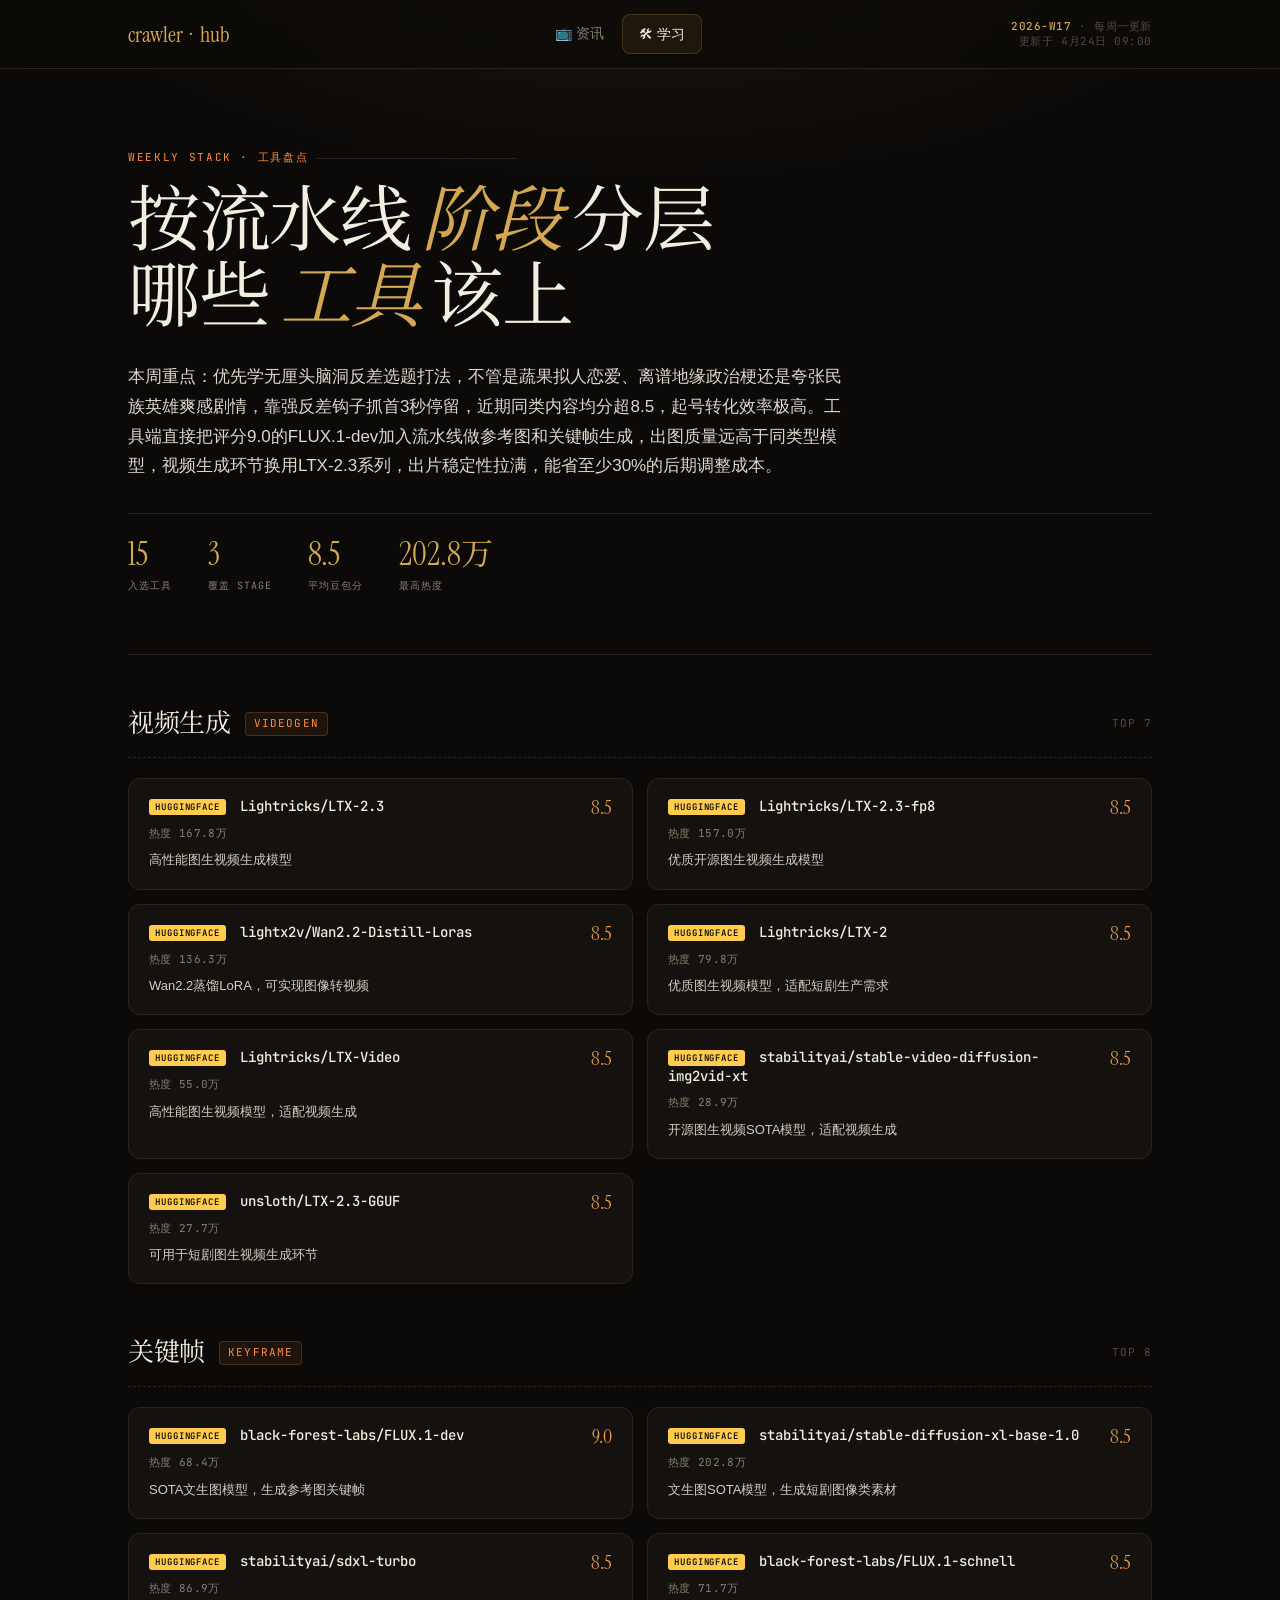
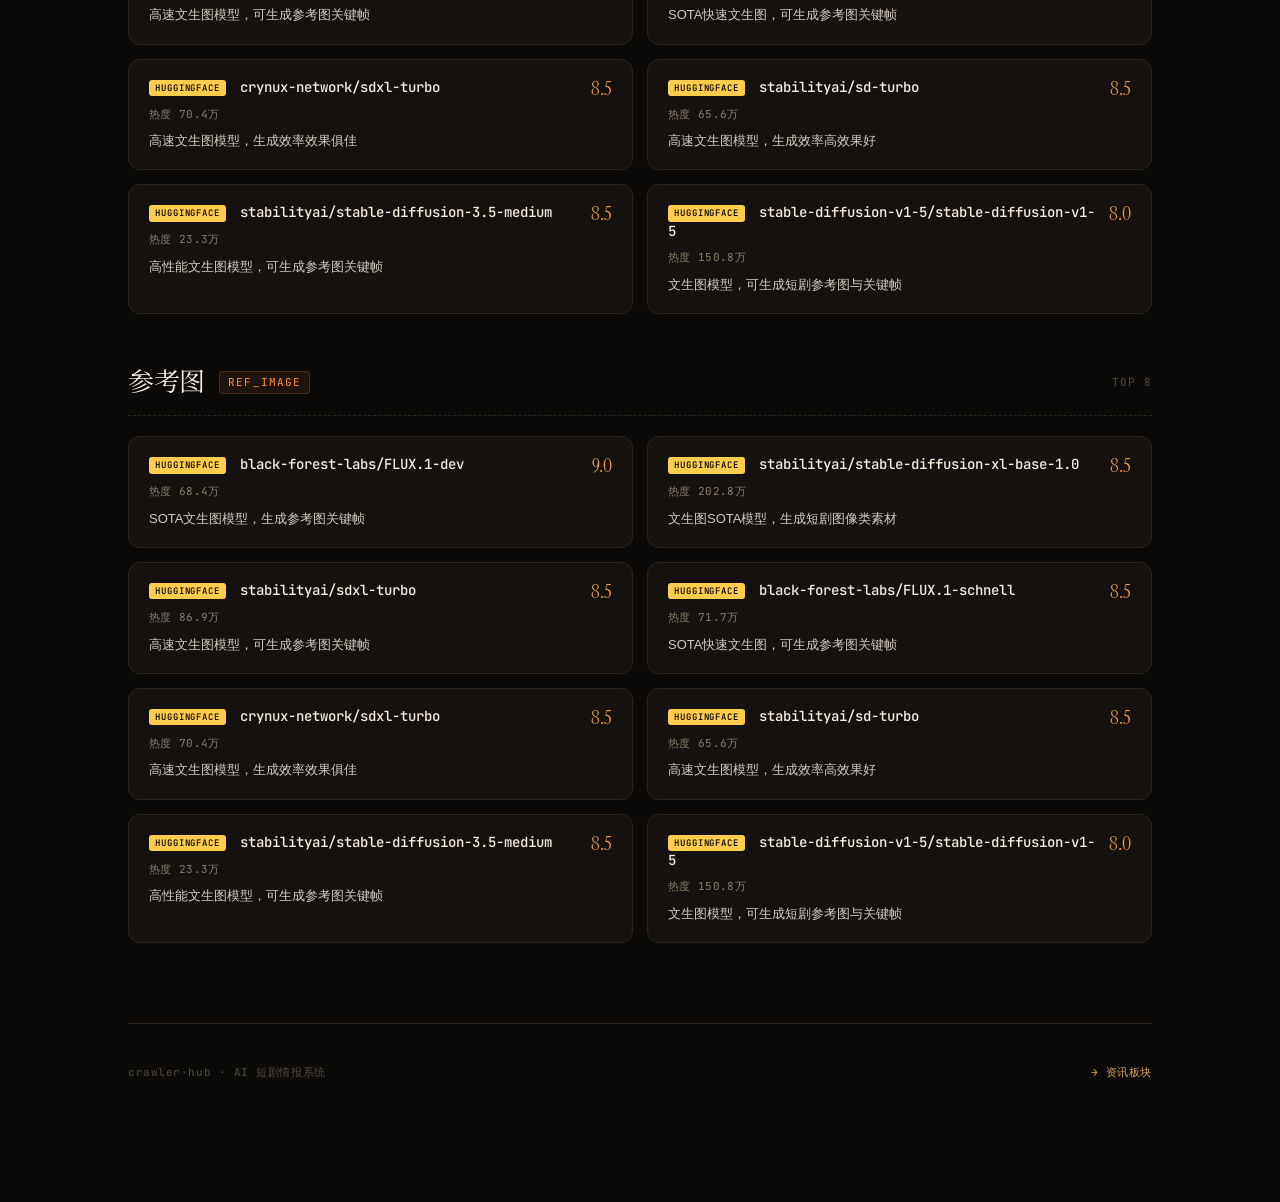
==== commit 2879ad87: "design: revert to V1 Editorial × Cinematic UI" ====
--- a/tools.html
+++ b/tools.html
@@ -10,7 +10,7 @@
 <body>
   <nav class="nav">
     <div class="nav-inner">
-      <a href="index.html" class="brand"><span class="dot"></span>crawler·hub</a>
+      <a href="index.html" class="brand">crawler<em>·</em>hub</a>
       <div class="nav-tabs">
         <a href="index.html">📺 资讯</a>
         <a href="tools.html" class="active">🛠 学习</a>
@@ -25,7 +25,7 @@
   <main class="wrap">
     <section class="hero">
       <div class="hero-label">Weekly Stack · 工具盘点</div>
-      <h1>AI 工具 · 按流水线阶段分层</h1>
+      <h1>按流水线 <em>阶段</em> 分层<br />哪些 <em>工具</em> 该上</h1>
       <p class="hero-summary" id="summary">加载中…</p>
       <div class="hero-stats" id="hero-stats"></div>
     </section>
@@ -35,7 +35,7 @@
     <section id="misc-section" style="display:none;">
       <div class="section-head">
         <h2>未分类</h2>
-        <span class="tag">无 stage 标签</span>
+        <span class="tag">No stage matched</span>
       </div>
       <div id="misc" class="tlist"></div>
     </section>
@@ -53,8 +53,10 @@
       const score = Number(t.score || 0);
       return `<article class="tcard reveal">
         <div class="tcard-head">
-          <span class="tcard-source ${src}">${src === "youtube_shorts" ? "youtube" : src}</span>
-          <div class="tcard-title"><a href="${esc(t.url)}" target="_blank" rel="noopener">${esc(t.name || "?")}</a></div>
+          <div class="tcard-title">
+            <span class="tcard-source ${src}">${src}</span>
+            <a href="${esc(t.url)}" target="_blank" rel="noopener">${esc(t.name || "?")}</a>
+          </div>
           <div class="tcard-score">${score.toFixed(1)}</div>
         </div>
         <div class="tcard-meta">热度 ${fmtNumber(t.metric)}</div>
@@ -68,16 +70,21 @@
       for (const t of tools) {
         const stages = t.stage_tags || [];
         if (!stages.length) { misc.push(t); continue; }
+        // a tool may appear under multiple stages
         for (const s of stages) {
           if (!buckets[s]) buckets[s] = [];
           buckets[s].push(t);
         }
       }
+      // 按 STAGE_ORDER 排序，每个 stage 内部按分数降序
       const ordered = STAGE_ORDER
         .filter(s => buckets[s]?.length)
         .map(s => ({
           stage: s,
-          items: buckets[s].slice().sort((a, b) => (b.score || 0) - (a.score || 0)).slice(0, 8),
+          items: buckets[s]
+            .slice()
+            .sort((a, b) => (b.score || 0) - (a.score || 0))
+            .slice(0, 8),
         }));
       return { ordered, misc };
     }
@@ -87,7 +94,6 @@
         const d = await loadData();
         setupNav(d.week, `更新于 ${fmtDate(d.generated_at)}`);
         const tools = d.tools || [];
-
         document.getElementById("summary").textContent = d.summary || "本周数据待生成。";
 
         const avgScore = tools.length ? (tools.reduce((s, t) => s + (t.score || 0), 0) / tools.length) : 0;
@@ -114,7 +120,8 @@
         document.getElementById("stages").innerHTML = stagesHtml || "<div class='empty'>暂无分类数据</div>";
 
         if (misc.length) {
-          document.getElementById("misc-section").style.display = "";
+          const miscSection = document.getElementById("misc-section");
+          miscSection.style.display = "";
           document.getElementById("misc").innerHTML = misc
             .sort((a, b) => (b.score || 0) - (a.score || 0))
             .slice(0, 12)
--- a/app.css
+++ b/app.css
@@ -1,412 +1,398 @@
-/* crawler-hub · functional dashboard */
-
-@import url('https://fonts.googleapis.com/css2?family=Inter:wght@400;500;600;700&family=JetBrains+Mono:wght@400;500;600&display=swap');
-
-*, *::before, *::after { margin: 0; padding: 0; box-sizing: border-box; }
+/* crawler-hub · Editorial × Cinematic */
+
+@import url('https://api.fontshare.com/v2/css?f[]=satoshi@400,500,700&display=swap');
+@import url('https://fonts.googleapis.com/css2?family=Instrument+Serif:ital@0;1&family=JetBrains+Mono:wght@400;500&display=swap');
+@import url('https://fonts.googleapis.com/css2?family=Noto+Serif+SC:wght@400;600;700&display=swap');
+
+* { margin: 0; padding: 0; box-sizing: border-box; }
 
 :root {
-  --bg: #0d0f14;
-  --bg-soft: #12151c;
-  --panel: #171b24;
-  --panel-hover: #1c212c;
-  --border: #232a38;
-  --border-hover: #334155;
-  --border-active: #4a5a75;
-
-  --text: #e7ecf3;
-  --text-soft: #bcc4d0;
-  --muted: #7a8596;
-  --dim: #505a6b;
-
-  --accent: #e0b060;
-  --accent-hover: #f0c070;
-  --blue: #5b9eff;
-  --green: #4ade80;
-  --red: #f87171;
-
-  --sans: "Inter", -apple-system, BlinkMacSystemFont, "PingFang SC", "Microsoft YaHei", sans-serif;
-  --mono: "JetBrains Mono", ui-monospace, "SFMono-Regular", monospace;
-
-  --radius: 10px;
-  --radius-sm: 6px;
+  --bg: #0c0a08;
+  --bg-grad: radial-gradient(ellipse 80% 50% at 50% -10%, #1a1410 0%, #0c0a08 60%);
+  --panel: #14110e;
+  --panel-hover: #1a1612;
+  --border: #2a241d;
+  --border-bright: #3d3428;
+  --text: #f5ede0;
+  --muted: #8a7e6c;
+  --dim: #524a3e;
+
+  --gold: #d4a853;
+  --gold-warm: #e8b866;
+  --orange: #ff8c42;
+  --red: #ff5a5a;
+
+  --serif: "Instrument Serif", "Noto Serif SC", "Songti SC", "STSong", serif;
+  --sans: "Satoshi", -apple-system, BlinkMacSystemFont, "PingFang SC", "Microsoft YaHei", sans-serif;
+  --mono: "JetBrains Mono", ui-monospace, monospace;
 }
 
 html, body {
   background: var(--bg);
   color: var(--text);
   font-family: var(--sans);
-  font-size: 14px;
-  line-height: 1.55;
+  font-size: 15px;
+  line-height: 1.6;
   -webkit-font-smoothing: antialiased;
-  -moz-osx-font-smoothing: grayscale;
   min-height: 100vh;
 }
 
-a { color: var(--accent); text-decoration: none; transition: color 0.12s; }
-a:hover { color: var(--accent-hover); }
-
-/* ============ NAV ============ */
+body {
+  background: var(--bg-grad);
+  background-attachment: fixed;
+}
+
+a { color: var(--gold); text-decoration: none; transition: color 0.15s; }
+a:hover { color: var(--gold-warm); }
+
+/* ============== NAV ============== */
 
 .nav {
   position: sticky; top: 0; z-index: 100;
-  background: rgba(13, 15, 20, 0.8);
-  backdrop-filter: blur(14px) saturate(1.3);
-  -webkit-backdrop-filter: blur(14px) saturate(1.3);
+  background: rgba(12, 10, 8, 0.7);
+  backdrop-filter: blur(16px) saturate(1.3);
+  -webkit-backdrop-filter: blur(16px) saturate(1.3);
   border-bottom: 1px solid var(--border);
 }
 .nav-inner {
-  max-width: 1200px; margin: 0 auto;
-  padding: 10px 24px;
-  display: flex; align-items: center; gap: 24px;
+  max-width: 1080px; margin: 0 auto;
+  padding: 14px 28px;
+  display: flex; align-items: center; justify-content: space-between;
+  gap: 20px;
 }
 .brand {
-  font-size: 15px; font-weight: 600; letter-spacing: -0.01em;
-  color: var(--text);
+  font-family: var(--serif); font-size: 22px; letter-spacing: -0.01em;
   display: flex; align-items: center; gap: 8px;
-  white-space: nowrap;
 }
 .brand .dot {
-  width: 6px; height: 6px; border-radius: 50%;
-  background: var(--accent);
-  box-shadow: 0 0 8px rgba(224, 176, 96, 0.5);
-}
-
-.nav-tabs { display: flex; gap: 4px; margin-left: 16px; }
+  width: 8px; height: 8px; border-radius: 50%;
+  background: var(--orange);
+  box-shadow: 0 0 14px rgba(255,140,66,0.6);
+}
+.brand em { font-style: italic; color: var(--gold); }
+
+.nav-tabs { display: flex; gap: 2px; }
 .nav-tabs a {
-  padding: 6px 14px;
-  font-size: 13px; font-weight: 500;
-  color: var(--muted);
-  border-radius: var(--radius-sm);
-  transition: all 0.15s;
-}
-.nav-tabs a:hover { color: var(--text-soft); background: rgba(255,255,255,0.03); }
+  padding: 8px 16px; font-size: 14px; font-weight: 500;
+  color: var(--muted); border-radius: 8px;
+  transition: all 0.2s;
+}
+.nav-tabs a:hover { color: var(--text); background: rgba(255,255,255,0.03); }
 .nav-tabs a.active {
-  color: var(--text); background: rgba(224, 176, 96, 0.1);
+  color: var(--text); background: rgba(212,168,83,0.08);
+  border: 1px solid rgba(212,168,83,0.2);
 }
 
 .nav-meta {
-  margin-left: auto;
-  font-family: var(--mono); font-size: 11px; color: var(--muted);
+  font-family: var(--mono); font-size: 11px; color: var(--dim);
+  letter-spacing: 0.05em; text-transform: uppercase;
   text-align: right; line-height: 1.4;
-  white-space: nowrap;
-}
-.nav-meta b { color: var(--accent); font-weight: 500; }
-
-/* ============ LAYOUT ============ */
-
-.wrap {
-  max-width: 1200px; margin: 0 auto;
-  padding: 40px 24px 80px;
-}
-
-/* ============ HERO ============ */
+}
+.nav-meta b { color: var(--gold); font-weight: 500; }
+
+/* ============== LAYOUT ============== */
+
+.wrap { max-width: 1080px; margin: 0 auto; padding: 0 28px 100px; }
+
+/* ============== HERO ============== */
 
 .hero {
-  padding-bottom: 32px;
-  margin-bottom: 36px;
+  padding: 80px 0 60px;
   border-bottom: 1px solid var(--border);
+  margin-bottom: 48px;
 }
 .hero-label {
-  font-family: var(--mono); font-size: 11px; letter-spacing: 0.1em;
-  color: var(--accent); text-transform: uppercase;
-  margin-bottom: 12px;
+  font-family: var(--mono); font-size: 11px; letter-spacing: 0.15em;
+  color: var(--orange); text-transform: uppercase;
+  margin-bottom: 16px;
+  display: flex; align-items: center; gap: 8px;
+}
+.hero-label::after {
+  content: ""; flex: 1; height: 1px; background: var(--border); max-width: 200px;
 }
 .hero h1 {
-  font-size: 28px; font-weight: 700; letter-spacing: -0.02em;
-  margin-bottom: 16px; color: var(--text);
+  font-family: var(--serif); font-weight: 400;
+  font-size: clamp(40px, 7vw, 72px); line-height: 1.05;
+  letter-spacing: -0.02em;
+  margin-bottom: 28px;
+}
+.hero h1 em {
+  font-style: italic; color: var(--gold);
+  font-feature-settings: "ss01";
 }
 .hero-summary {
-  font-size: 15px; line-height: 1.7;
-  max-width: 840px; color: var(--text-soft);
-}
-
+  font-size: 17px; line-height: 1.75;
+  max-width: 720px; color: rgba(245,237,224,0.9);
+  font-weight: 400;
+}
 .hero-stats {
-  display: flex; gap: 32px; margin-top: 28px;
-  flex-wrap: wrap;
-}
-.hero-stat {
-  display: flex; flex-direction: column; gap: 4px;
-}
+  display: flex; gap: 36px; margin-top: 32px;
+  padding-top: 24px; border-top: 1px solid var(--border);
+}
+.hero-stat { display: flex; flex-direction: column; gap: 2px; }
 .hero-stat-n {
-  font-family: var(--mono); font-weight: 500;
-  font-size: 24px; color: var(--text); line-height: 1.1;
-  letter-spacing: -0.01em;
+  font-family: var(--serif); font-size: 32px; color: var(--gold);
+  line-height: 1;
 }
 .hero-stat-l {
-  font-size: 11px; color: var(--muted);
-  letter-spacing: 0.02em;
-}
-
-/* ============ SECTION HEADERS ============ */
+  font-family: var(--mono); font-size: 10px; letter-spacing: 0.1em;
+  text-transform: uppercase; color: var(--muted);
+  margin-top: 6px;
+}
+
+/* ============== SECTION HEADERS ============== */
 
 .section-head {
-  display: flex; align-items: baseline; gap: 12px;
-  margin: 40px 0 16px;
+  display: flex; align-items: baseline; gap: 16px;
+  margin: 64px 0 24px;
 }
 .section-head h2 {
-  font-size: 18px; font-weight: 600; letter-spacing: -0.01em;
-  color: var(--text);
+  font-family: var(--serif); font-weight: 400;
+  font-size: 32px; letter-spacing: -0.01em;
 }
 .section-head .tag {
   font-family: var(--mono); font-size: 11px; color: var(--muted);
-}
-.section-head .count {
-  margin-left: auto;
-  font-family: var(--mono); font-size: 11px; color: var(--muted);
-}
-
-/* ============ VIDEO CARDS ============ */
-
-.vlist { display: flex; flex-direction: column; gap: 8px; }
+  letter-spacing: 0.1em; text-transform: uppercase;
+}
+
+/* ============== VIDEO CARDS ============== */
+
+.vlist { display: flex; flex-direction: column; gap: 20px; }
 
 .vcard {
+  position: relative;
   background: var(--panel);
   border: 1px solid var(--border);
-  border-radius: var(--radius);
-  padding: 16px;
-  display: grid;
-  grid-template-columns: 120px 1fr auto;
-  gap: 18px;
-  transition: border-color 0.15s, background 0.15s;
+  border-radius: 16px; padding: 24px;
+  display: grid; grid-template-columns: 180px 1fr auto; gap: 24px;
+  transition: all 0.25s cubic-bezier(0.4, 0, 0.2, 1);
 }
 .vcard:hover {
   background: var(--panel-hover);
-  border-color: var(--border-hover);
-}
-
+  border-color: var(--border-bright);
+  transform: translateY(-2px);
+  box-shadow: 0 20px 40px rgba(0,0,0,0.3);
+}
+.vcard .num {
+  position: absolute; top: -14px; left: -8px;
+  font-family: var(--serif); font-style: italic;
+  font-size: 56px; color: var(--gold);
+  line-height: 1;
+  text-shadow: 0 4px 24px rgba(212,168,83,0.4);
+  z-index: 2; pointer-events: none;
+}
 .cover {
-  aspect-ratio: 9/16;
-  background: #000;
-  border-radius: var(--radius-sm);
-  background-size: cover;
-  background-position: center;
-  position: relative;
-  overflow: hidden;
-  display: block;
+  aspect-ratio: 9/16; background: #000; border-radius: 10px;
+  background-size: cover; background-position: center;
+  position: relative; overflow: hidden;
+  border: 1px solid var(--border);
 }
 .cover::after {
   content: ""; position: absolute; inset: 0;
-  background: linear-gradient(180deg, transparent 70%, rgba(0,0,0,0.4) 100%);
-  pointer-events: none;
+  background: linear-gradient(180deg, transparent 60%, rgba(0,0,0,0.6) 100%);
 }
 .cover-badge {
-  position: absolute; top: 6px; left: 6px;
-  font-family: var(--mono); font-size: 9px; font-weight: 600;
-  padding: 2px 6px; border-radius: 3px;
-  letter-spacing: 0.04em; text-transform: uppercase;
+  position: absolute; top: 8px; left: 8px;
+  font-family: var(--mono); font-size: 9px; font-weight: 500;
+  padding: 3px 8px; border-radius: 3px;
+  letter-spacing: 0.1em; text-transform: uppercase;
   z-index: 2;
 }
 .cover-badge.douyin { background: #ff1744; color: #fff; }
 .cover-badge.youtube_shorts { background: #cc0000; color: #fff; }
 .cover-badge.bilibili { background: #00a1d6; color: #fff; }
 
-.vcard-body { min-width: 0; }
+.vcard-body { min-width: 0; padding-left: 24px; }
 .vcard-title {
-  font-size: 15px; font-weight: 600;
-  line-height: 1.4;
-  margin-bottom: 6px;
-  display: -webkit-box;
-  -webkit-line-clamp: 2;
-  -webkit-box-orient: vertical;
-  overflow: hidden;
+  font-family: var(--serif); font-size: 22px;
+  line-height: 1.3; font-weight: 400;
+  margin-bottom: 10px;
 }
 .vcard-title a { color: var(--text); }
-.vcard-title a:hover { color: var(--accent); }
-
+.vcard-title a:hover { color: var(--gold); }
 .vcard-meta {
-  display: flex; gap: 14px; flex-wrap: wrap;
-  font-size: 12px; color: var(--muted);
-  margin-bottom: 10px;
-}
-.vcard-meta .author {
-  color: var(--text-soft); font-weight: 500;
-}
-.vcard-meta .num-mono { font-family: var(--mono); }
+  display: flex; gap: 16px; flex-wrap: wrap;
+  font-size: 13px; color: var(--muted);
+  margin-bottom: 16px;
+}
+.vcard-meta .author { color: var(--text); font-weight: 500; }
+.vcard-meta .num-mono { font-family: var(--mono); font-size: 12px; }
 
 .vcard-hook {
-  font-size: 13px; line-height: 1.5;
-  padding: 8px 12px;
-  background: rgba(224, 176, 96, 0.05);
-  border-left: 2px solid var(--accent);
-  border-radius: 0 var(--radius-sm) var(--radius-sm) 0;
-  color: var(--text-soft);
-  margin-bottom: 8px;
+  padding: 12px 16px; margin-bottom: 12px;
+  background: linear-gradient(90deg, rgba(212,168,83,0.08) 0%, transparent 100%);
+  border-left: 2px solid var(--gold);
+  border-radius: 0 8px 8px 0;
+  font-family: var(--serif); font-style: italic; font-size: 16px;
+  line-height: 1.5; color: var(--text);
 }
 .vcard-structure {
-  font-size: 12px; color: var(--muted);
-  margin-bottom: 8px;
+  font-size: 13px; color: var(--muted); margin-bottom: 12px;
 }
 .vcard-structure b {
-  color: var(--dim); font-weight: 500;
-  margin-right: 6px;
-}
-
-.vcard-tags { display: flex; flex-wrap: wrap; gap: 5px; margin-top: 4px; }
+  font-family: var(--mono); font-size: 10px;
+  letter-spacing: 0.1em; text-transform: uppercase;
+  color: var(--dim); margin-right: 8px;
+}
+.vcard-tags { display: flex; flex-wrap: wrap; gap: 6px; }
 
 .chip {
-  display: inline-block;
-  padding: 2px 8px;
-  border-radius: 100px;
-  font-size: 11px;
-  background: rgba(255,255,255,0.03);
+  display: inline-flex; align-items: center;
+  padding: 3px 10px; border-radius: 100px;
+  font-size: 11px; letter-spacing: 0.02em;
+  background: rgba(255,255,255,0.04);
   border: 1px solid var(--border);
-  color: var(--muted);
-  white-space: nowrap;
-}
-
-.score-box {
-  display: flex; flex-direction: column; align-items: center;
-  gap: 4px; min-width: 50px;
+  color: var(--muted); white-space: nowrap;
+}
+.chip.gold {
+  background: rgba(212,168,83,0.08);
+  border-color: rgba(212,168,83,0.25);
+  color: var(--gold);
+}
+
+.score-badge {
+  display: flex; flex-direction: column; align-items: center; gap: 4px;
+  min-width: 56px;
 }
 .score-n {
-  font-family: var(--mono); font-size: 22px; font-weight: 600;
-  color: var(--accent); line-height: 1;
+  font-family: var(--serif); font-size: 30px; font-weight: 400;
+  background: linear-gradient(135deg, var(--gold) 0%, var(--orange) 100%);
+  -webkit-background-clip: text; background-clip: text;
+  -webkit-text-fill-color: transparent;
+  line-height: 1; letter-spacing: -0.02em;
 }
 .score-l {
-  font-size: 10px; color: var(--muted);
-  letter-spacing: 0.05em;
+  font-family: var(--mono); font-size: 9px; letter-spacing: 0.1em;
+  text-transform: uppercase; color: var(--dim);
 }
 .score-bar {
-  width: 44px; height: 3px;
-  background: var(--border); border-radius: 100px;
-  overflow: hidden; margin-top: 2px;
+  width: 48px; height: 3px; background: var(--border);
+  border-radius: 100px; overflow: hidden; margin-top: 4px;
 }
 .score-bar > span {
   display: block; height: 100%;
-  background: var(--accent);
+  background: linear-gradient(90deg, var(--gold), var(--orange));
   border-radius: 100px;
-  transition: width 0.5s ease;
-}
-
-/* ============ TOOLS ============ */
-
-.stage-group { margin-bottom: 32px; }
-
+}
+
+/* ============== TOOLS PAGE ============== */
+
+.stage-group {
+  margin-bottom: 48px;
+}
 .stage-head {
-  display: flex; align-items: center; gap: 12px;
-  margin-bottom: 14px;
-  padding-bottom: 10px;
-  border-bottom: 1px solid var(--border);
+  display: flex; align-items: center; gap: 14px;
+  margin-bottom: 20px; padding-bottom: 12px;
+  border-bottom: 1px dashed var(--border);
 }
 .stage-head h3 {
-  font-size: 16px; font-weight: 600; color: var(--text);
+  font-family: var(--serif); font-size: 26px; font-weight: 400;
   letter-spacing: -0.01em;
 }
 .stage-head .stage-tag {
-  font-family: var(--mono); font-size: 10px;
-  color: var(--muted);
-  padding: 2px 6px; border-radius: 3px;
-  background: rgba(255,255,255,0.03);
-  border: 1px solid var(--border);
+  font-family: var(--mono); font-size: 11px; letter-spacing: 0.1em;
+  text-transform: uppercase; color: var(--orange);
+  padding: 2px 8px; background: rgba(255,140,66,0.08);
+  border: 1px solid rgba(255,140,66,0.2); border-radius: 4px;
 }
 .stage-head .count {
   margin-left: auto;
-  font-family: var(--mono); font-size: 11px; color: var(--muted);
-}
-
-.tlist {
-  display: grid;
-  grid-template-columns: repeat(auto-fill, minmax(320px, 1fr));
-  gap: 8px;
-}
-
+  font-family: var(--mono); font-size: 11px; color: var(--dim);
+  letter-spacing: 0.1em; text-transform: uppercase;
+}
+
+.tlist { display: grid; grid-template-columns: 1fr 1fr; gap: 14px; }
 .tcard {
-  background: var(--panel);
-  border: 1px solid var(--border);
-  border-radius: var(--radius);
-  padding: 14px 16px;
-  transition: all 0.15s;
-  display: flex; flex-direction: column; gap: 6px;
+  background: var(--panel); border: 1px solid var(--border);
+  border-radius: 12px; padding: 18px 20px;
+  transition: all 0.2s;
+  display: flex; flex-direction: column; gap: 8px;
 }
 .tcard:hover {
   background: var(--panel-hover);
-  border-color: var(--border-hover);
-}
-
+  border-color: var(--border-bright);
+}
 .tcard-head {
-  display: flex; align-items: baseline; gap: 10px;
-}
+  display: flex; align-items: flex-start; justify-content: space-between; gap: 12px;
+}
+.tcard-title {
+  font-family: var(--mono); font-size: 14px; font-weight: 500;
+  line-height: 1.35; flex: 1; min-width: 0;
+  word-break: break-word;
+}
+.tcard-title a { color: var(--text); }
+.tcard-title a:hover { color: var(--gold); }
 .tcard-source {
-  font-family: var(--mono); font-size: 10px; font-weight: 600;
+  display: inline-block; font-family: var(--mono); font-size: 9px;
+  letter-spacing: 0.1em; text-transform: uppercase;
   padding: 2px 6px; border-radius: 3px;
-  letter-spacing: 0.03em; text-transform: uppercase;
-  white-space: nowrap;
-  align-self: center;
-}
-.tcard-source.huggingface { background: rgba(255, 204, 77, 0.15); color: #ffcc4d; }
-.tcard-source.bilibili { background: rgba(0, 161, 214, 0.15); color: #4db8d8; }
-.tcard-source.douyin { background: rgba(255, 23, 68, 0.15); color: #ff5070; }
-.tcard-source.youtube_shorts { background: rgba(204, 0, 0, 0.15); color: #ff5555; }
-
-.tcard-title {
-  font-family: var(--mono); font-size: 13px; font-weight: 500;
-  line-height: 1.3; flex: 1; min-width: 0;
-  word-break: break-word;
-}
-.tcard-title a { color: var(--text); }
-.tcard-title a:hover { color: var(--accent); }
+  margin-right: 6px; vertical-align: middle;
+}
+.tcard-source.huggingface { background: #ffcc4d; color: #000; }
+.tcard-source.bilibili { background: #00a1d6; color: #fff; }
 
 .tcard-score {
-  font-family: var(--mono); font-size: 16px; font-weight: 600;
-  color: var(--accent);
-  white-space: nowrap;
-  margin-left: auto;
-  align-self: center;
-}
-
+  font-family: var(--serif); font-size: 20px;
+  background: linear-gradient(135deg, var(--gold), var(--orange));
+  -webkit-background-clip: text; background-clip: text;
+  -webkit-text-fill-color: transparent;
+  line-height: 1; white-space: nowrap;
+}
 .tcard-meta {
   font-family: var(--mono); font-size: 11px; color: var(--muted);
+  letter-spacing: 0.03em;
 }
 .tcard-summary {
-  font-size: 13px; color: var(--text-soft); line-height: 1.5;
-}
-
-/* ============ REVEAL ============ */
+  font-size: 13px; color: rgba(245,237,224,0.85); line-height: 1.55;
+}
+
+/* ============== REVEAL ANIMATION ============== */
 
 .reveal {
-  opacity: 0; transform: translateY(6px);
-  transition: opacity 0.4s ease, transform 0.4s ease;
+  opacity: 0; transform: translateY(12px);
+  transition: opacity 0.6s ease, transform 0.6s cubic-bezier(0.4, 0, 0.2, 1);
 }
 .reveal.in { opacity: 1; transform: none; }
 
-/* ============ STATES ============ */
+/* ============== LOADING / EMPTY / ERROR ============== */
 
 .loading, .empty {
-  padding: 60px 20px; text-align: center;
-  color: var(--muted); font-size: 14px;
+  padding: 80px 20px; text-align: center;
+  color: var(--muted); font-family: var(--serif);
+  font-size: 20px; font-style: italic;
 }
 .error {
-  padding: 20px;
-  border-radius: var(--radius);
-  background: rgba(248, 113, 113, 0.08);
-  border: 1px solid rgba(248, 113, 113, 0.2);
-  color: var(--red); font-size: 13px; line-height: 1.6;
-}
-
-/* ============ FOOTER ============ */
+  padding: 28px; border-radius: 12px;
+  background: rgba(255,90,90,0.06);
+  border: 1px solid rgba(255,90,90,0.2);
+  color: var(--red); font-size: 14px; line-height: 1.6;
+}
+
+/* ============== FOOTER ============== */
 
 .footer {
-  margin-top: 60px; padding: 24px 0;
+  margin-top: 80px; padding: 40px 0 20px;
   border-top: 1px solid var(--border);
   display: flex; justify-content: space-between;
   font-family: var(--mono); font-size: 11px; color: var(--dim);
-}
-
-/* ============ MOBILE ============ */
+  letter-spacing: 0.05em;
+}
+
+/* ============== RESPONSIVE ============== */
 
 @media (max-width: 760px) {
-  .wrap { padding: 24px 16px 60px; }
-  .nav-inner { padding: 10px 16px; gap: 12px; }
-  .nav-meta { display: none; }
-  .hero h1 { font-size: 22px; }
-  .hero-summary { font-size: 14px; }
-  .hero-stats { gap: 20px; }
+  .wrap { padding: 0 18px 60px; }
+  .nav-inner { padding: 12px 18px; }
+  .hero { padding: 48px 0 40px; }
+  .hero-stats { gap: 24px; flex-wrap: wrap; }
   .vcard {
-    grid-template-columns: 80px 1fr;
-    gap: 12px; padding: 12px;
+    grid-template-columns: 100px 1fr;
+    padding: 18px; gap: 14px;
   }
-  .vcard-title { font-size: 14px; }
-  .score-box { grid-column: 2; flex-direction: row; align-items: center; margin-top: 4px; }
-  .score-box .score-bar { margin-top: 0; margin-left: 8px; }
+  .vcard .num { font-size: 42px; top: -8px; }
+  .vcard-body { padding-left: 0; }
+  .vcard-title { font-size: 18px; }
+  .vcard-hook { font-size: 14px; padding: 10px 12px; }
+  .score-badge { grid-column: 2; flex-direction: row; margin-top: 4px; }
   .tlist { grid-template-columns: 1fr; }
 }
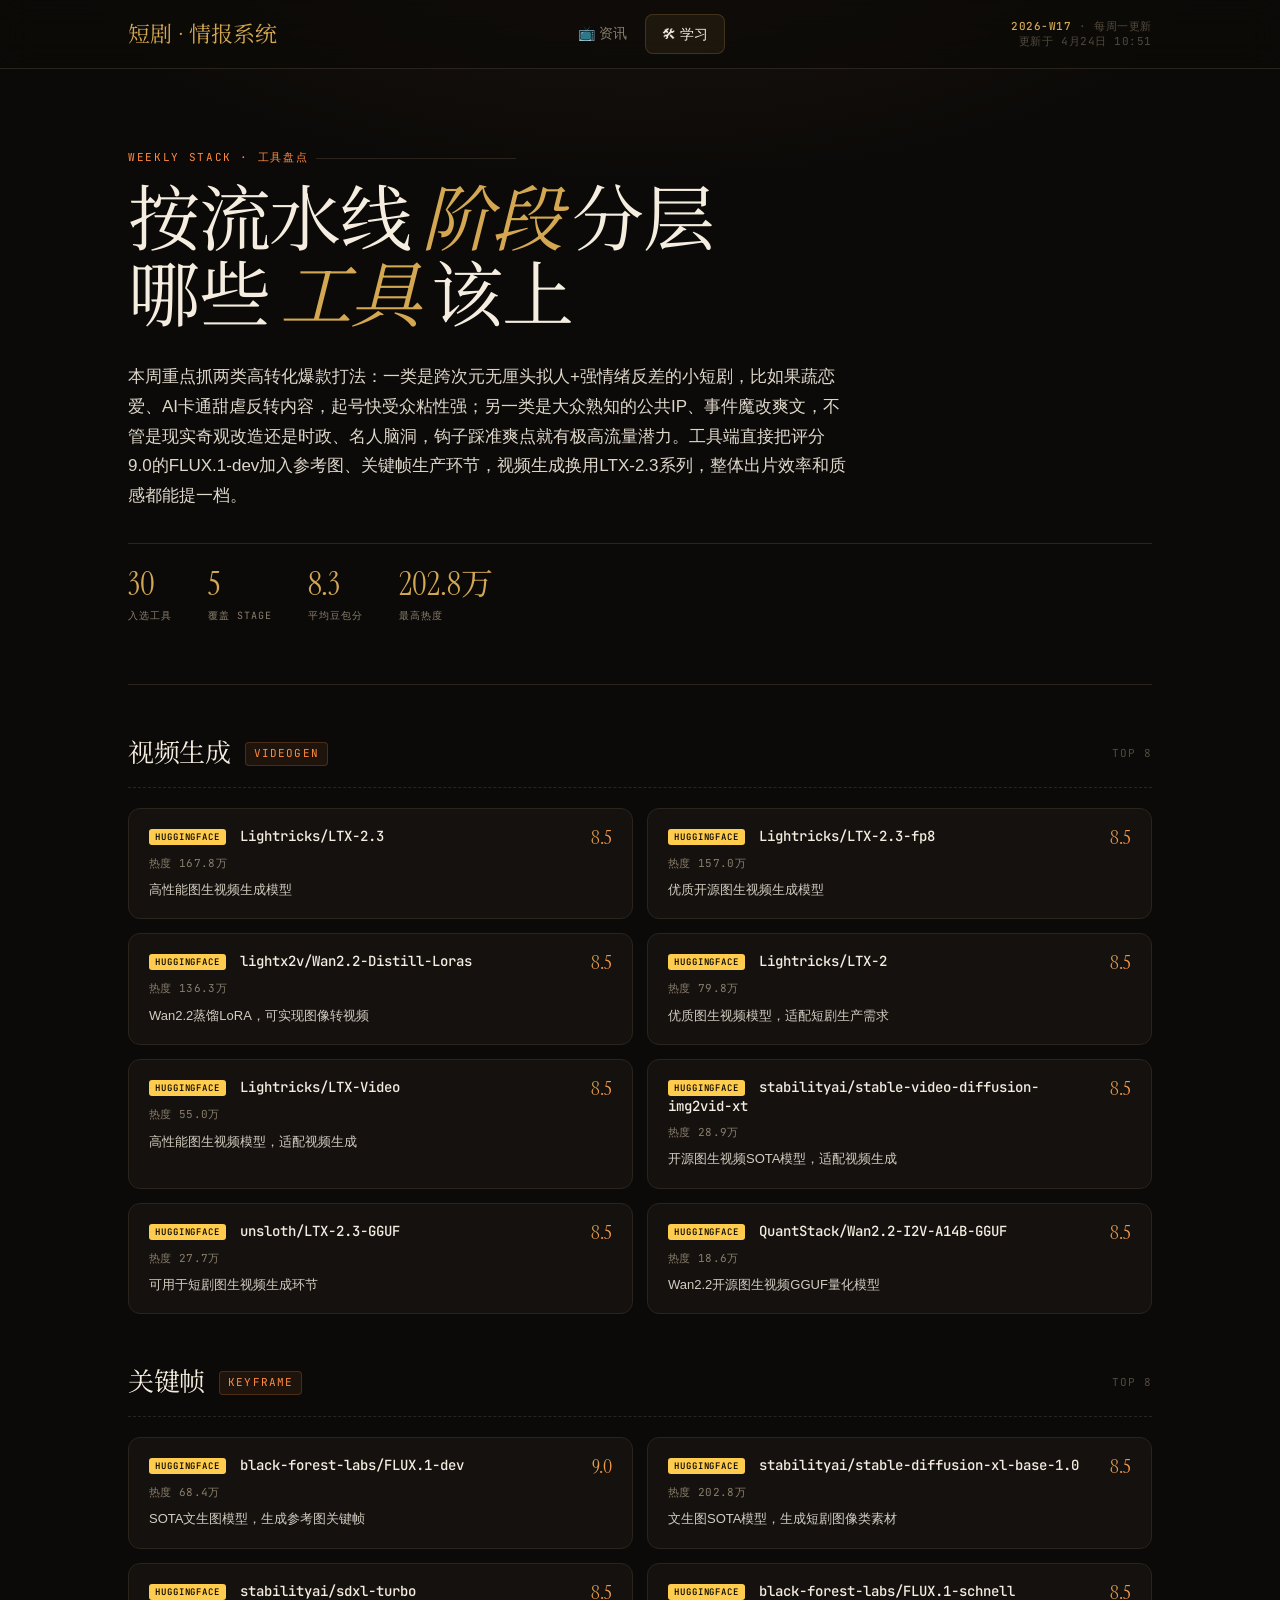
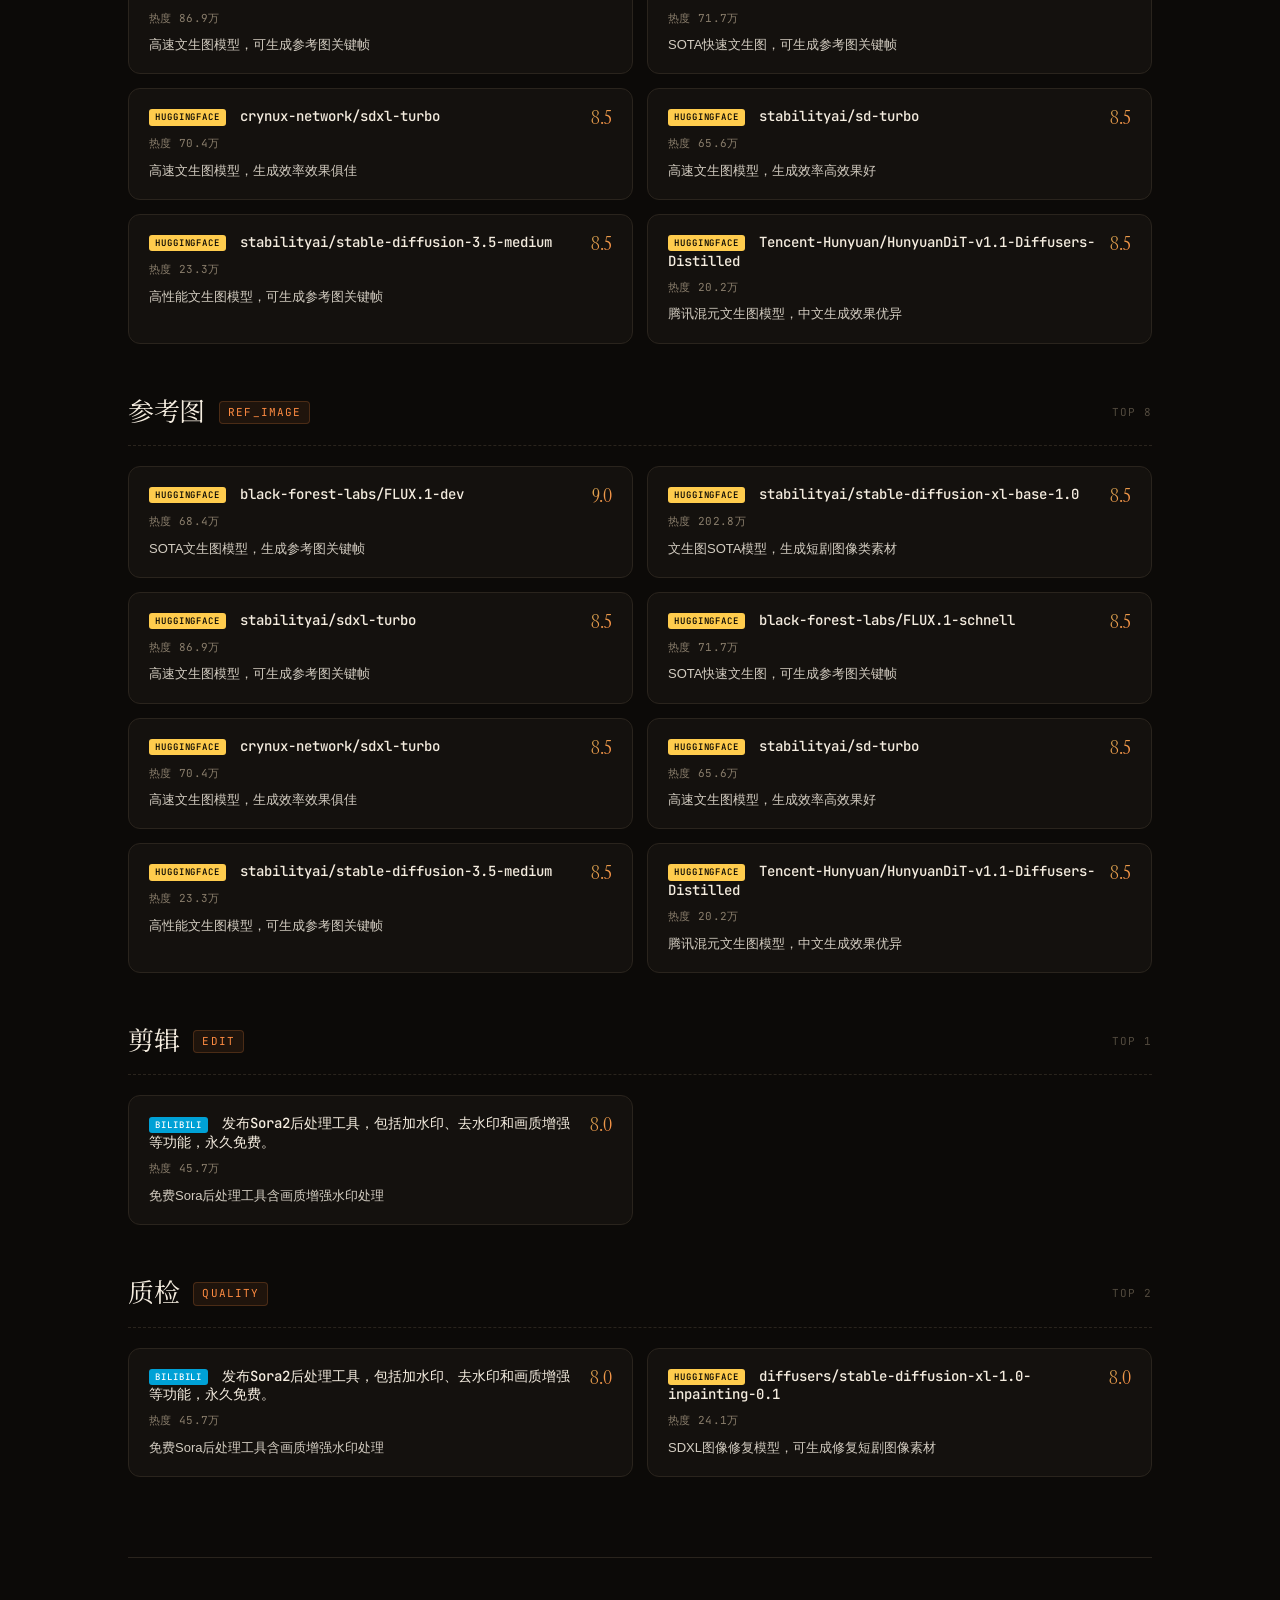
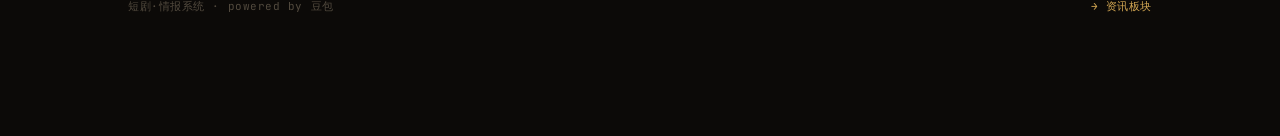
==== commit 215d37af: "feat: rebrand 短剧·情报系统 + videos grouped by platform + 40 videos" ====
--- a/tools.html
+++ b/tools.html
@@ -10,7 +10,7 @@
 <body>
   <nav class="nav">
     <div class="nav-inner">
-      <a href="index.html" class="brand">crawler<em>·</em>hub</a>
+      <a href="index.html" class="brand">短剧<em>·</em>情报系统</a>
       <div class="nav-tabs">
         <a href="index.html">📺 资讯</a>
         <a href="tools.html" class="active">🛠 学习</a>
@@ -41,7 +41,7 @@
     </section>
 
     <footer class="footer">
-      <div>crawler·hub · AI 短剧情报系统</div>
+      <div>短剧·情报系统 · powered by 豆包</div>
       <div><a href="index.html">→ 资讯板块</a></div>
     </footer>
   </main>
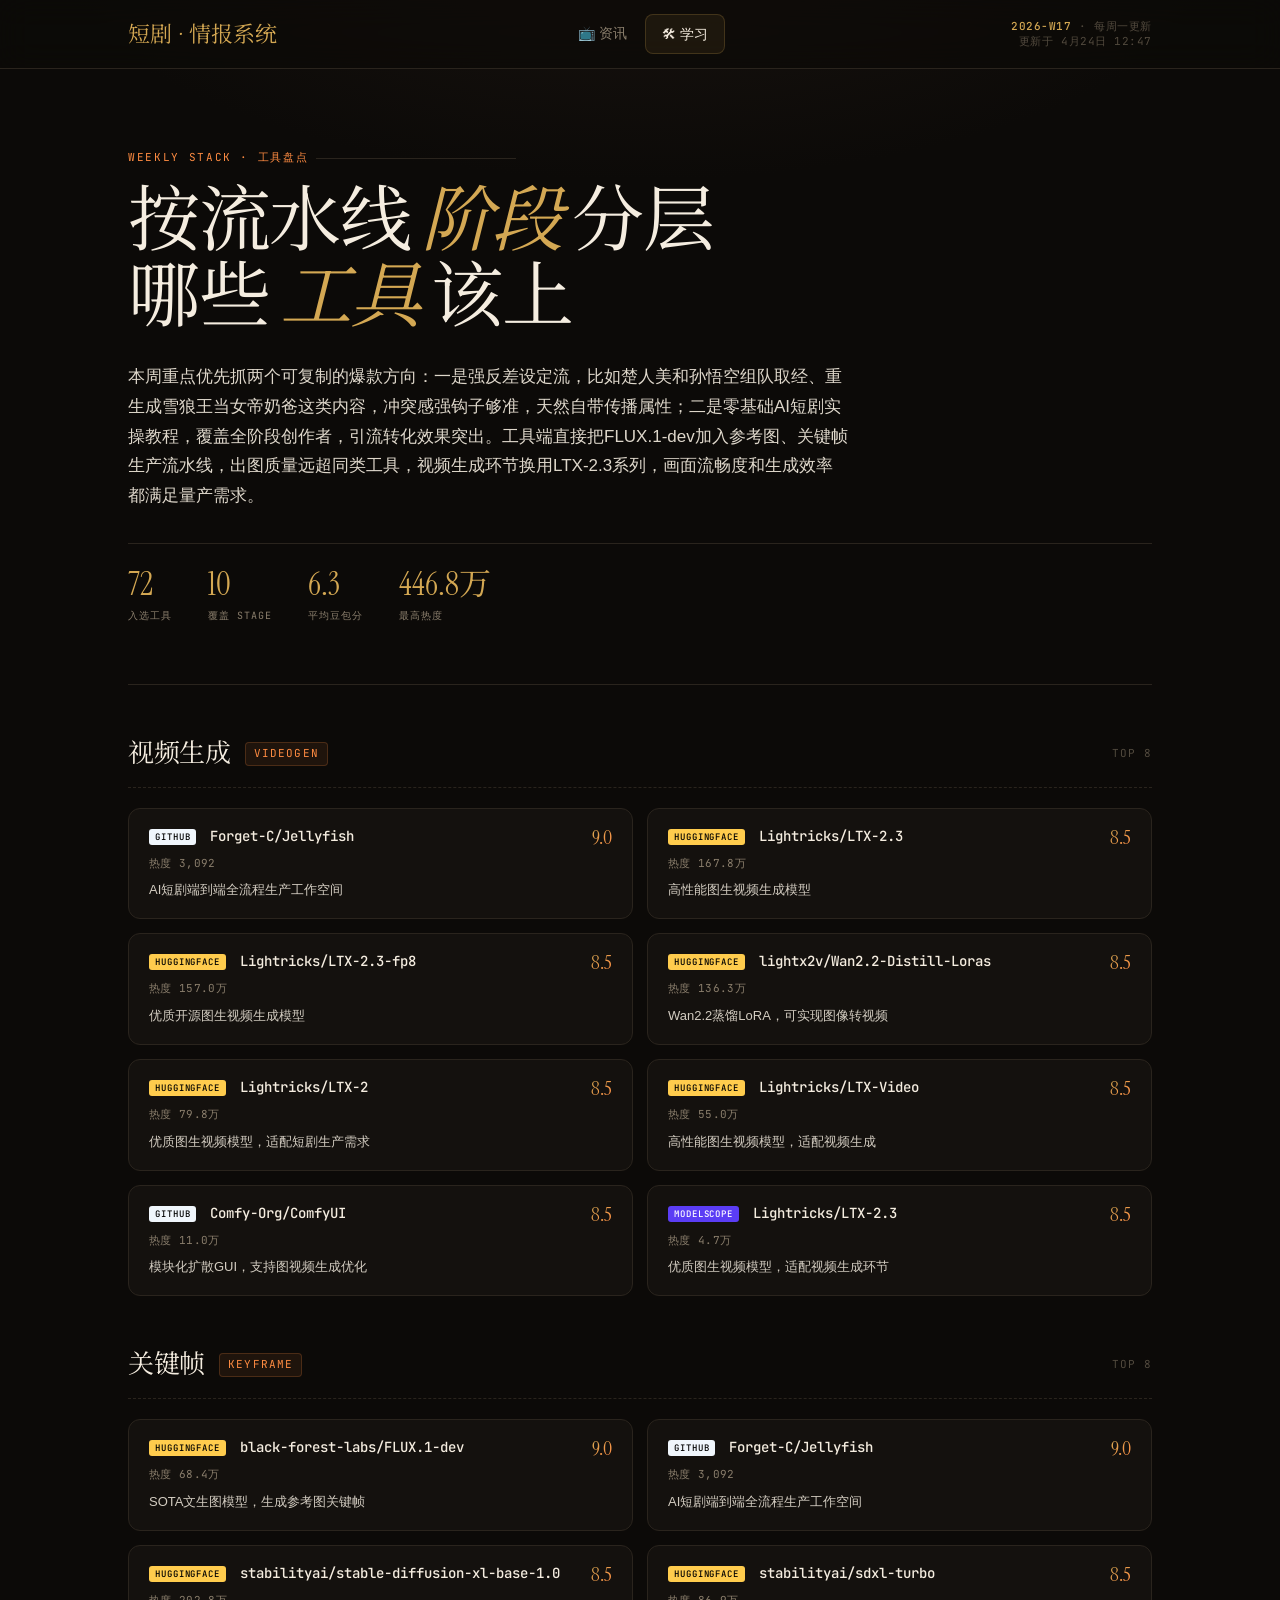
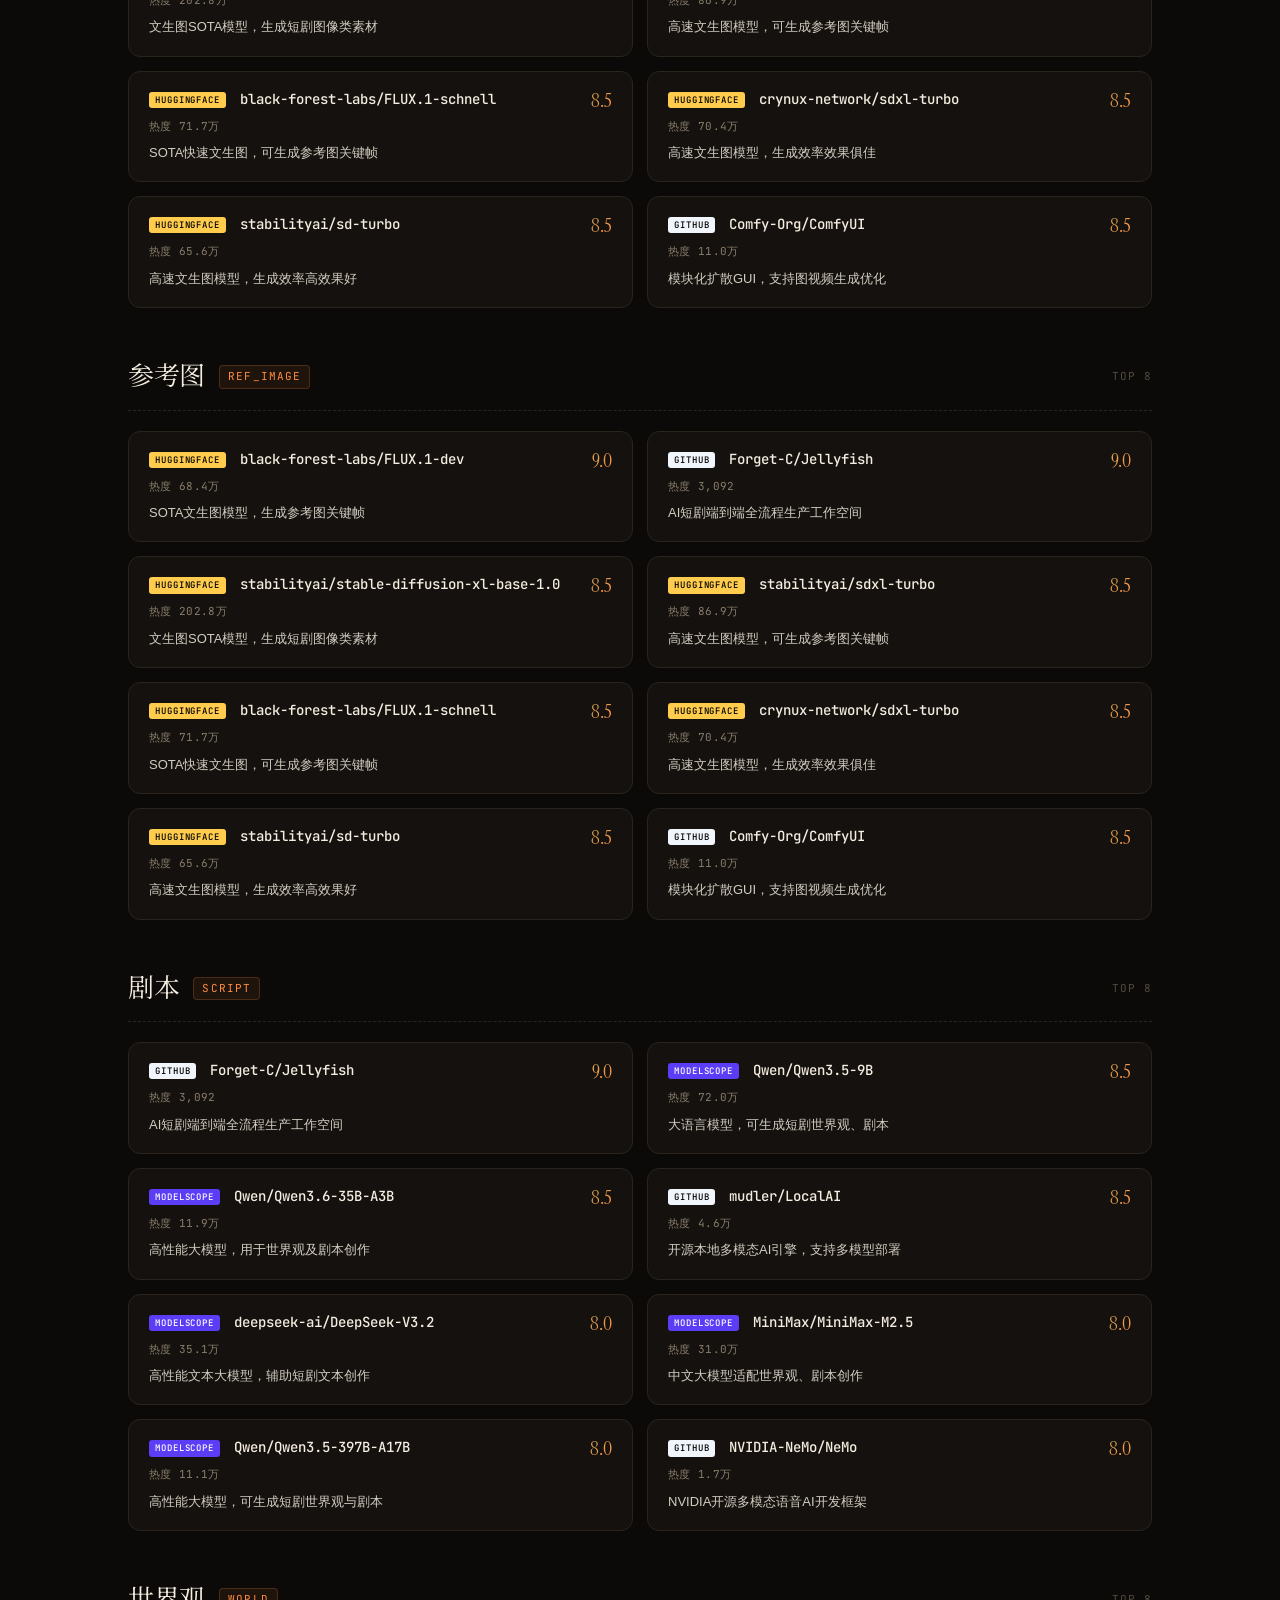
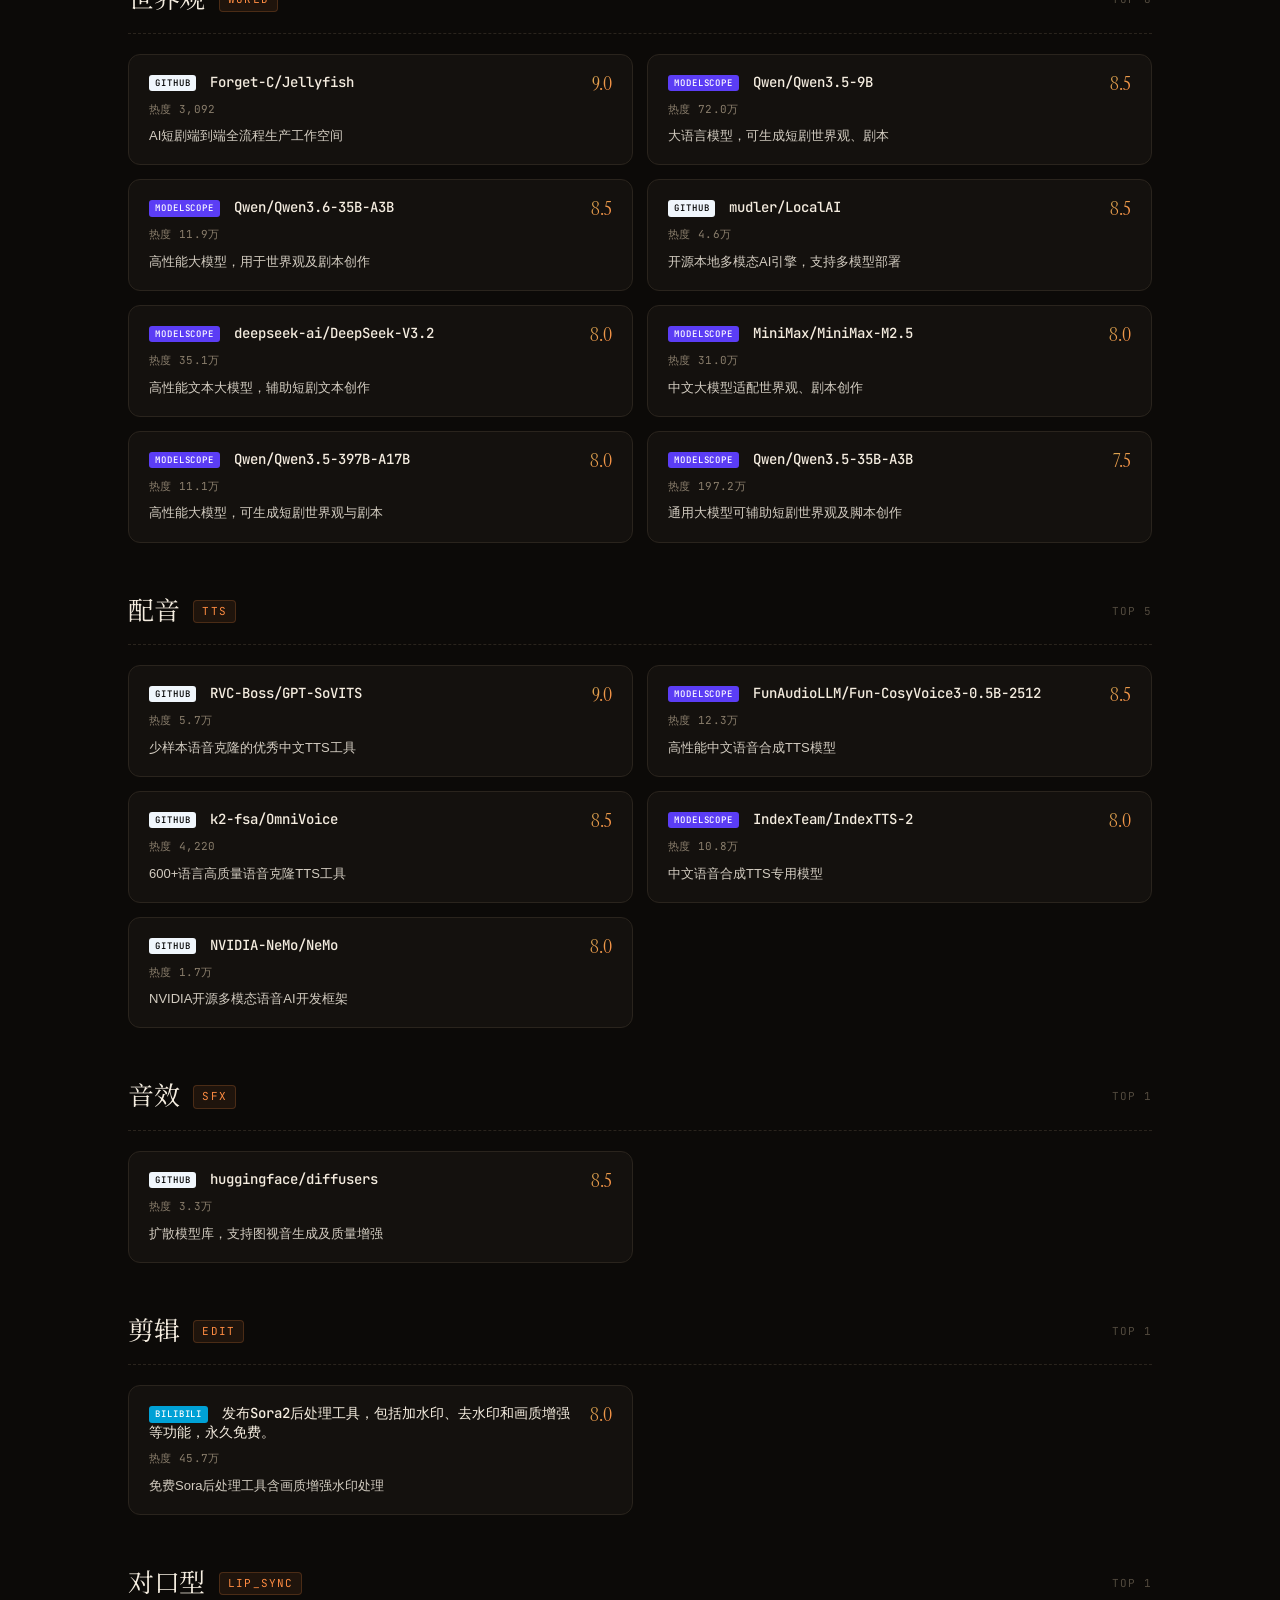
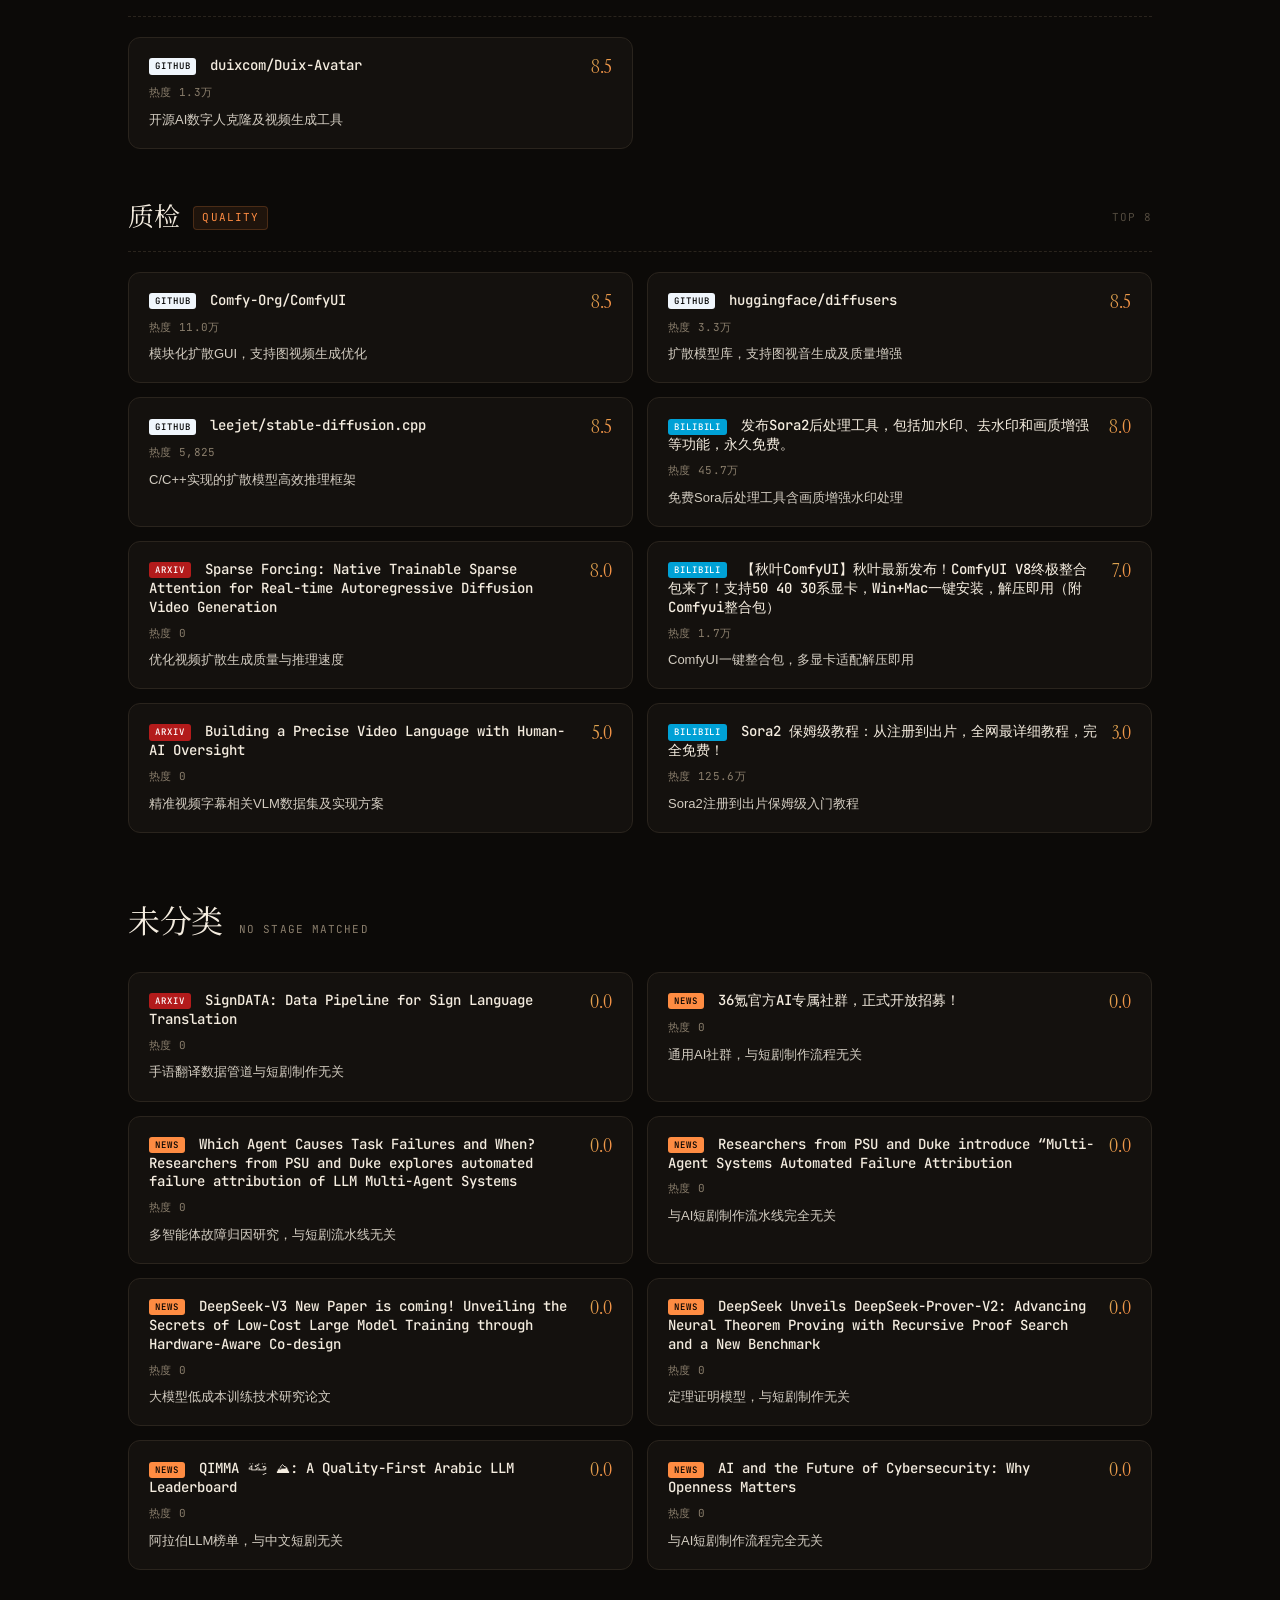
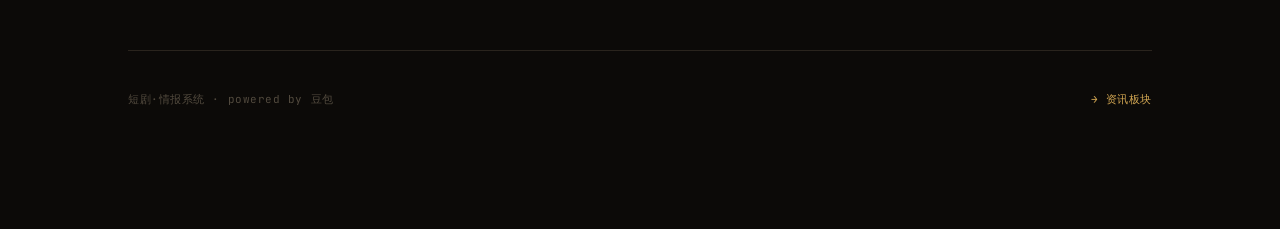
==== commit e8593b36: "fix: no-referrer meta to make B站 CDN images load (referer-checked CDN)" ====
--- a/tools.html
+++ b/tools.html
@@ -3,6 +3,7 @@
 <head>
   <meta charset="UTF-8" />
   <meta name="viewport" content="width=device-width, initial-scale=1.0" />
+  <meta name="referrer" content="no-referrer" />
   <title>学习 · AI 工具资源库</title>
   <meta name="description" content="按流水线 stage 分组的 AI 工具 / 模型 / 教程" />
   <link rel="stylesheet" href="app.css" />
--- a/app.css
+++ b/app.css
@@ -330,6 +330,10 @@
 }
 .tcard-source.huggingface { background: #ffcc4d; color: #000; }
 .tcard-source.bilibili { background: #00a1d6; color: #fff; }
+.tcard-source.modelscope { background: #5b3df5; color: #fff; }
+.tcard-source.github { background: #f0f6fc; color: #000; }
+.tcard-source.arxiv { background: #b31b1b; color: #fff; }
+.tcard-source.news { background: #ff8c42; color: #000; }
 
 .tcard-score {
   font-family: var(--serif); font-size: 20px;
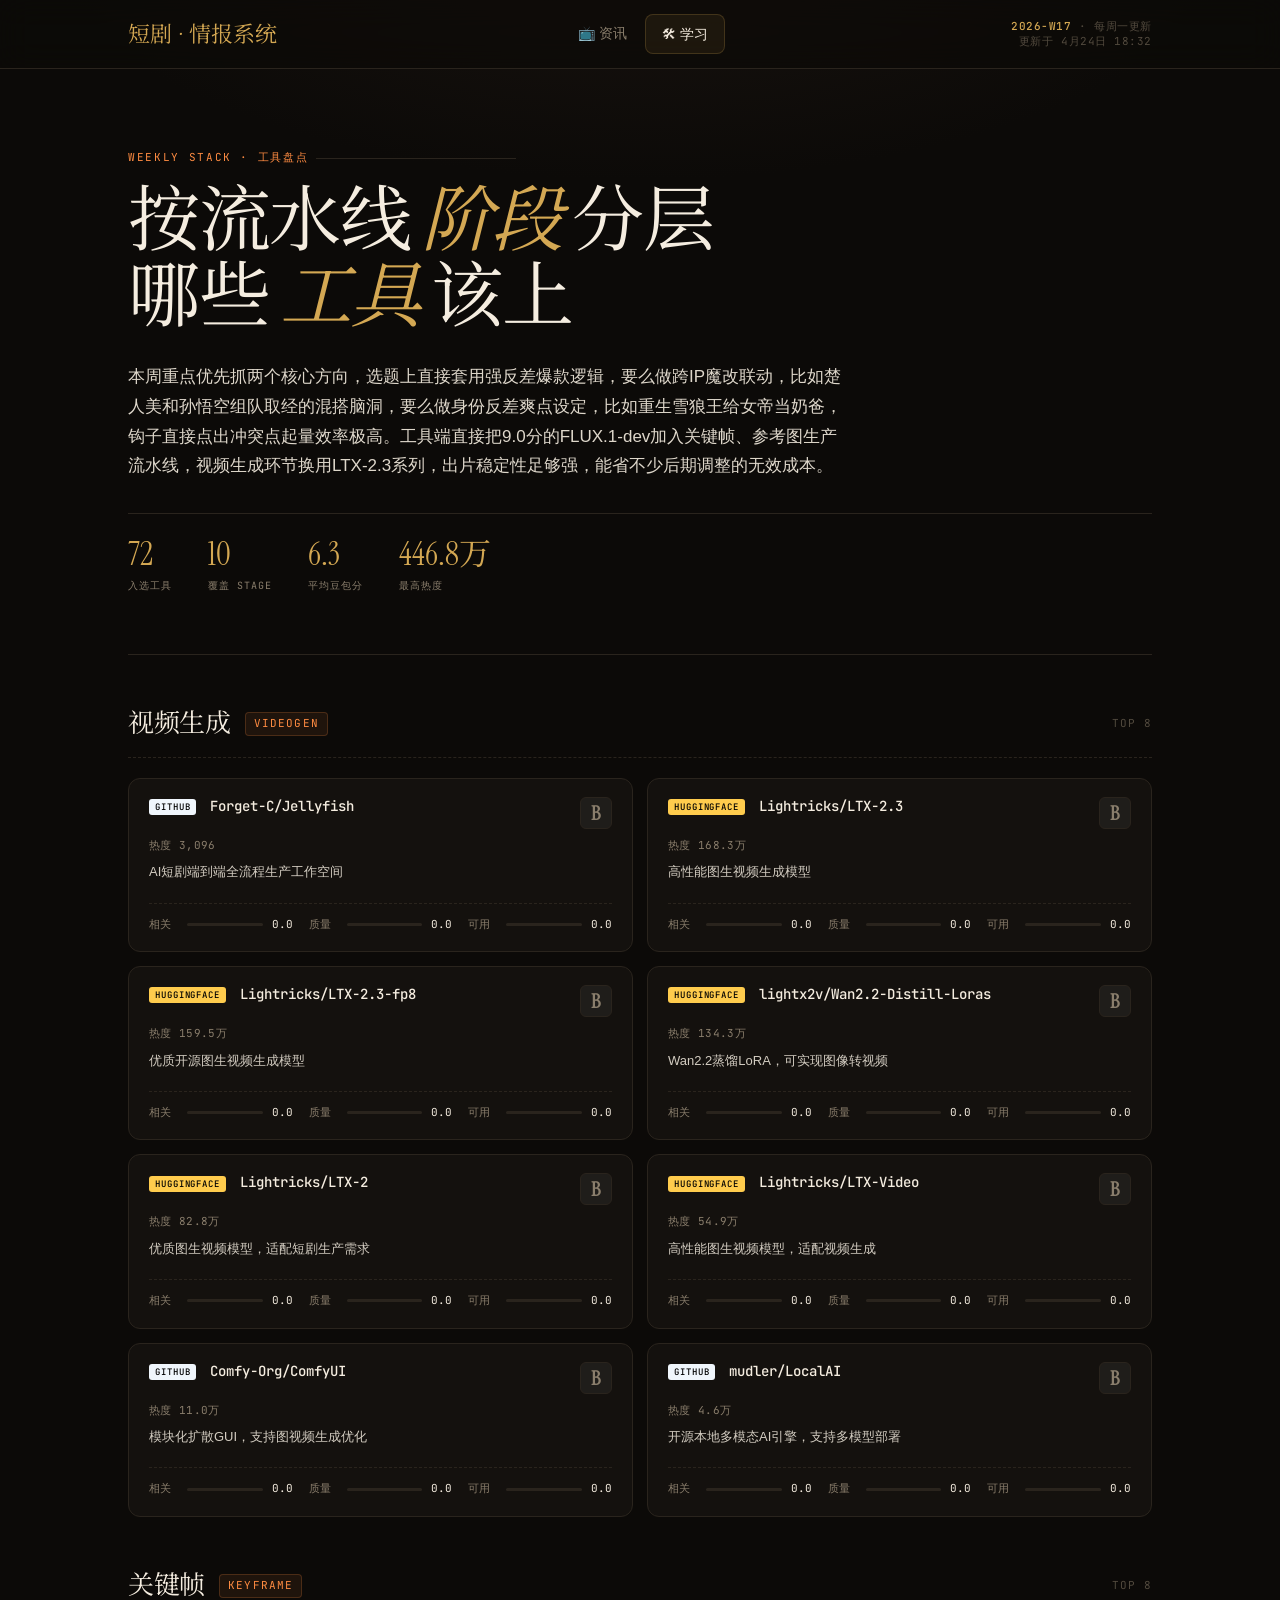
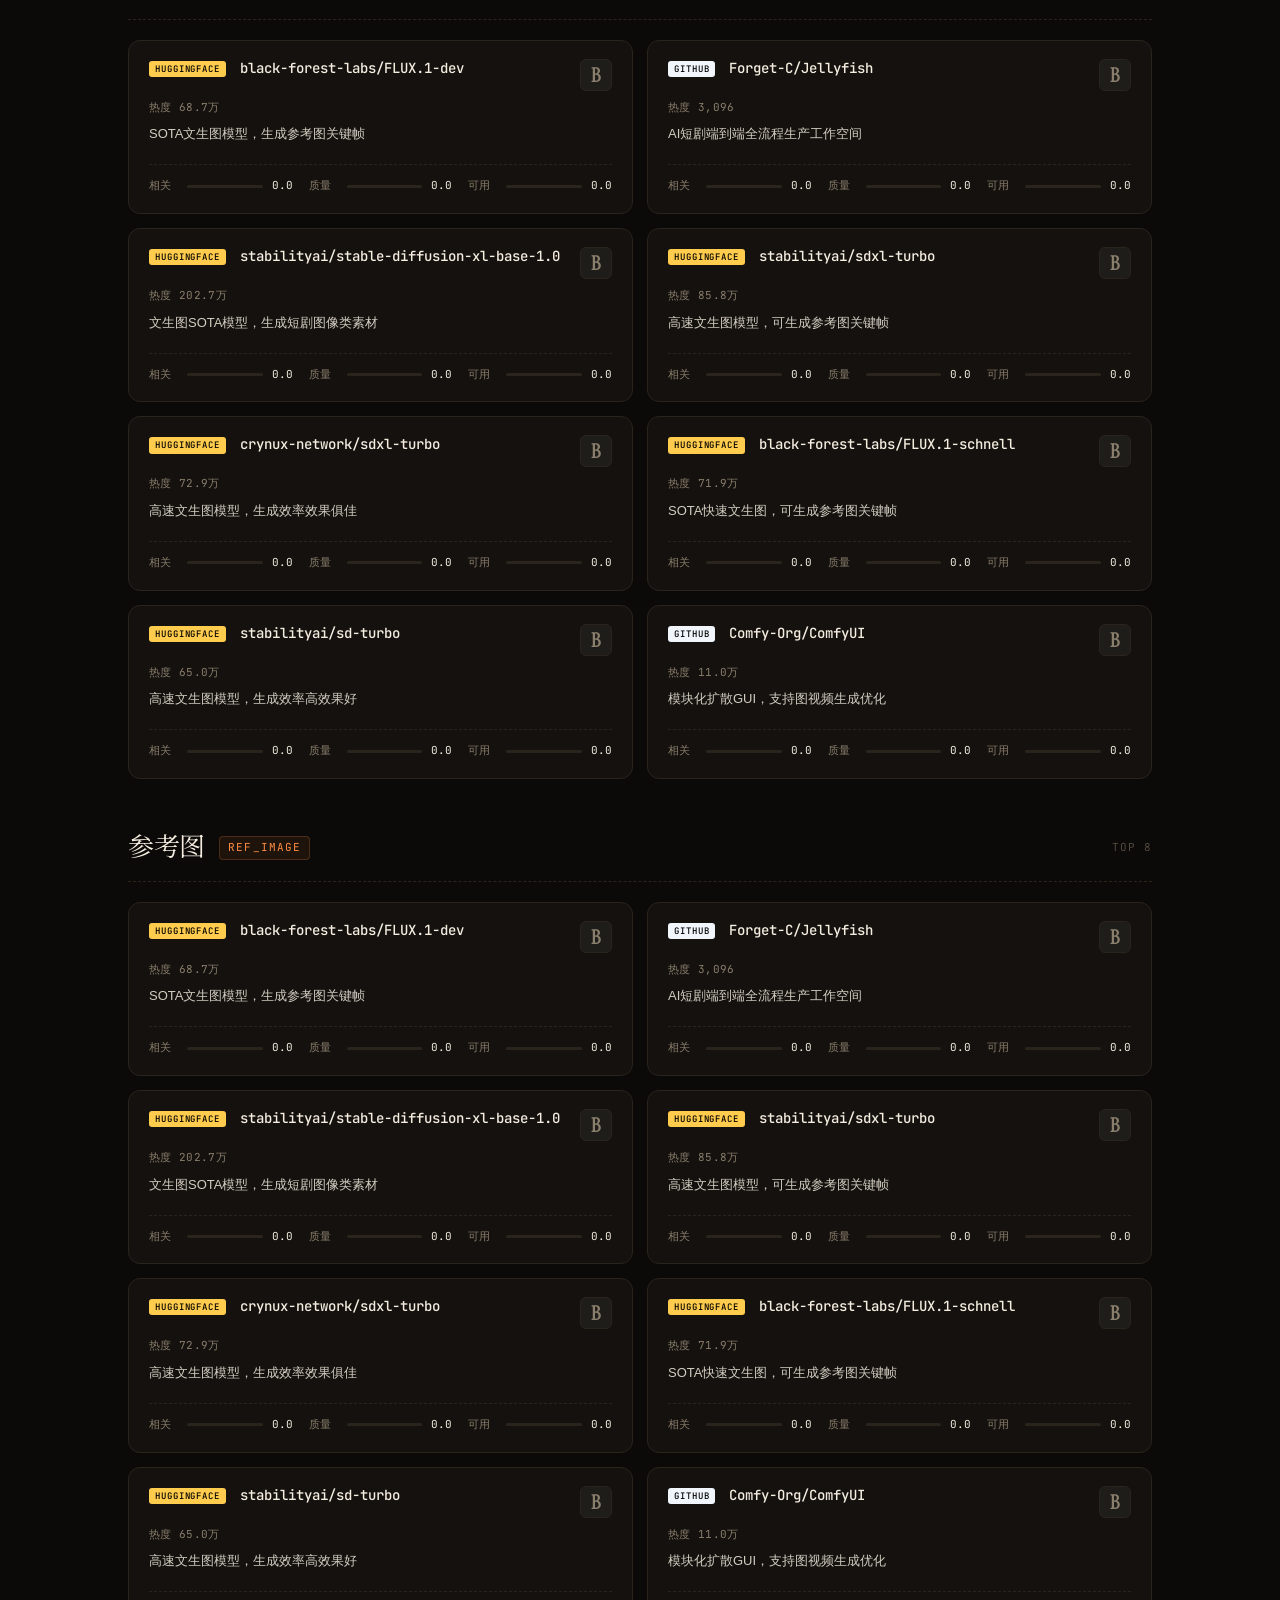
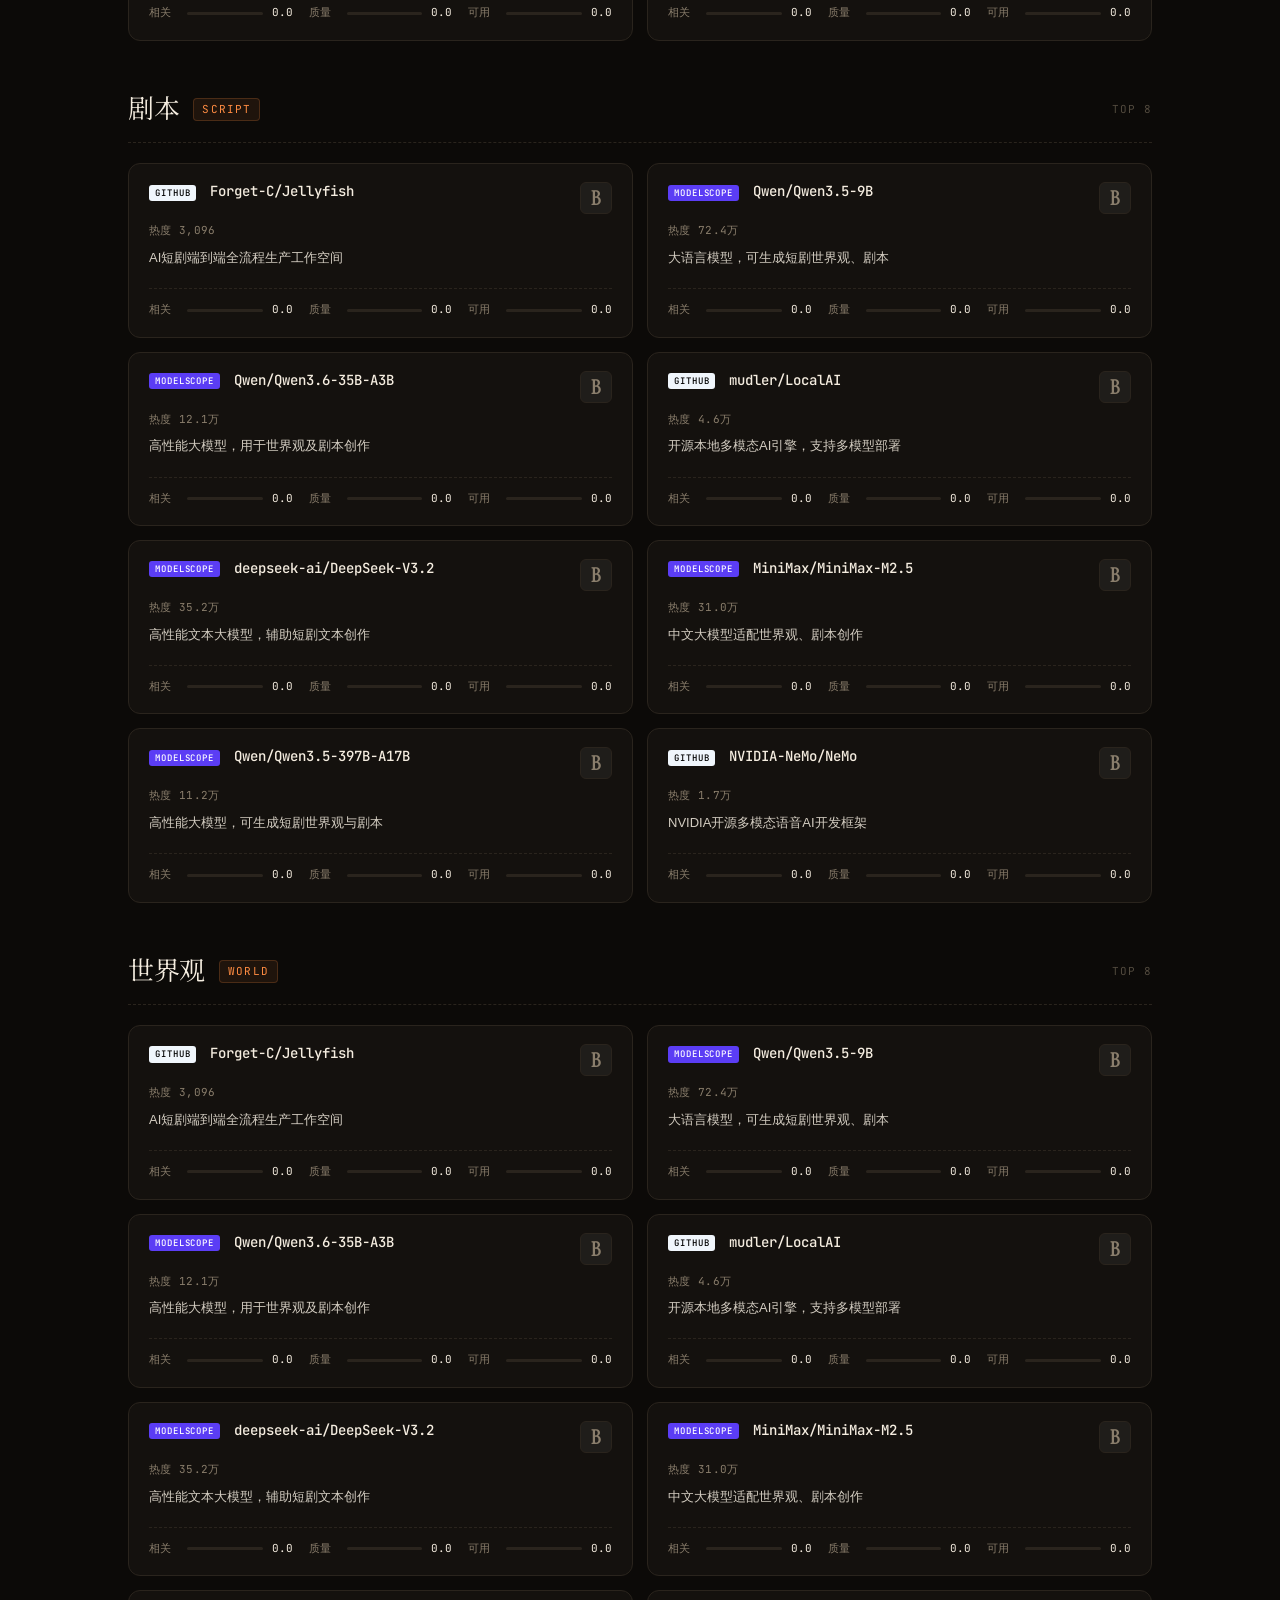
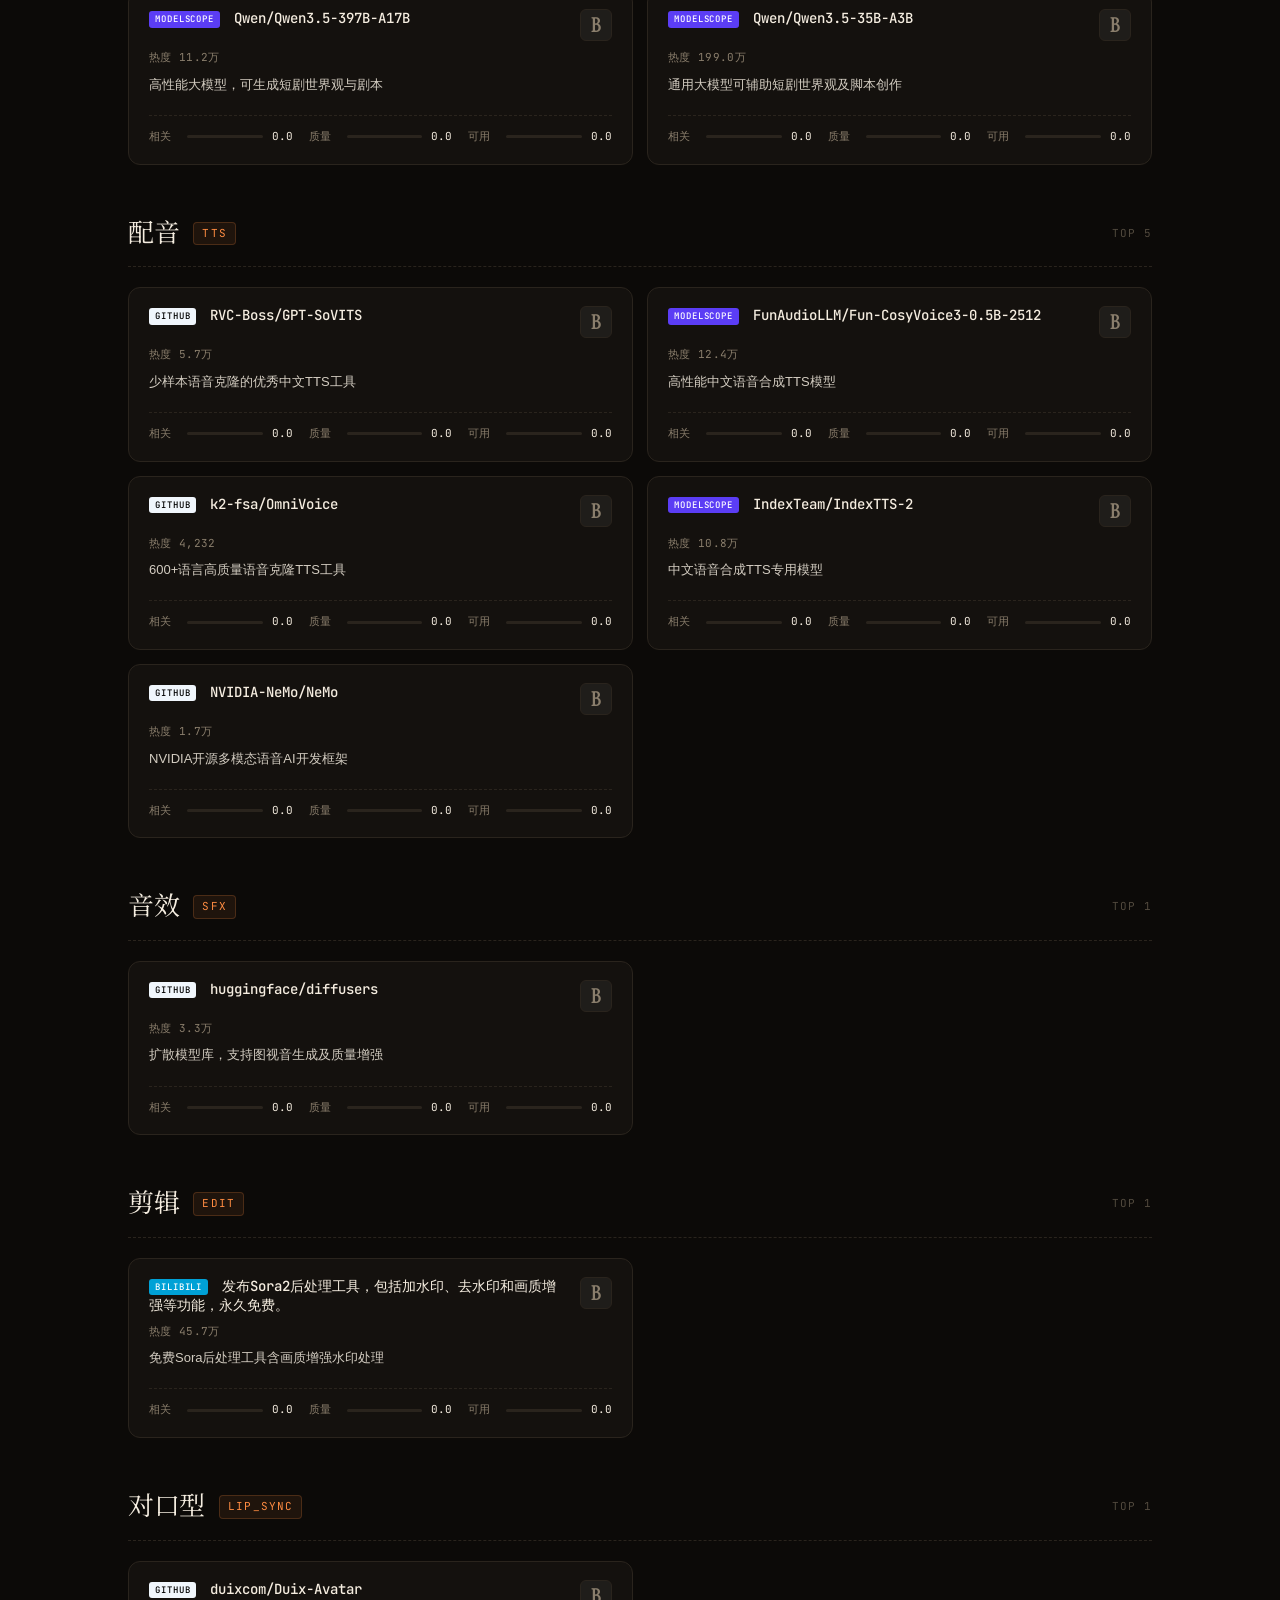
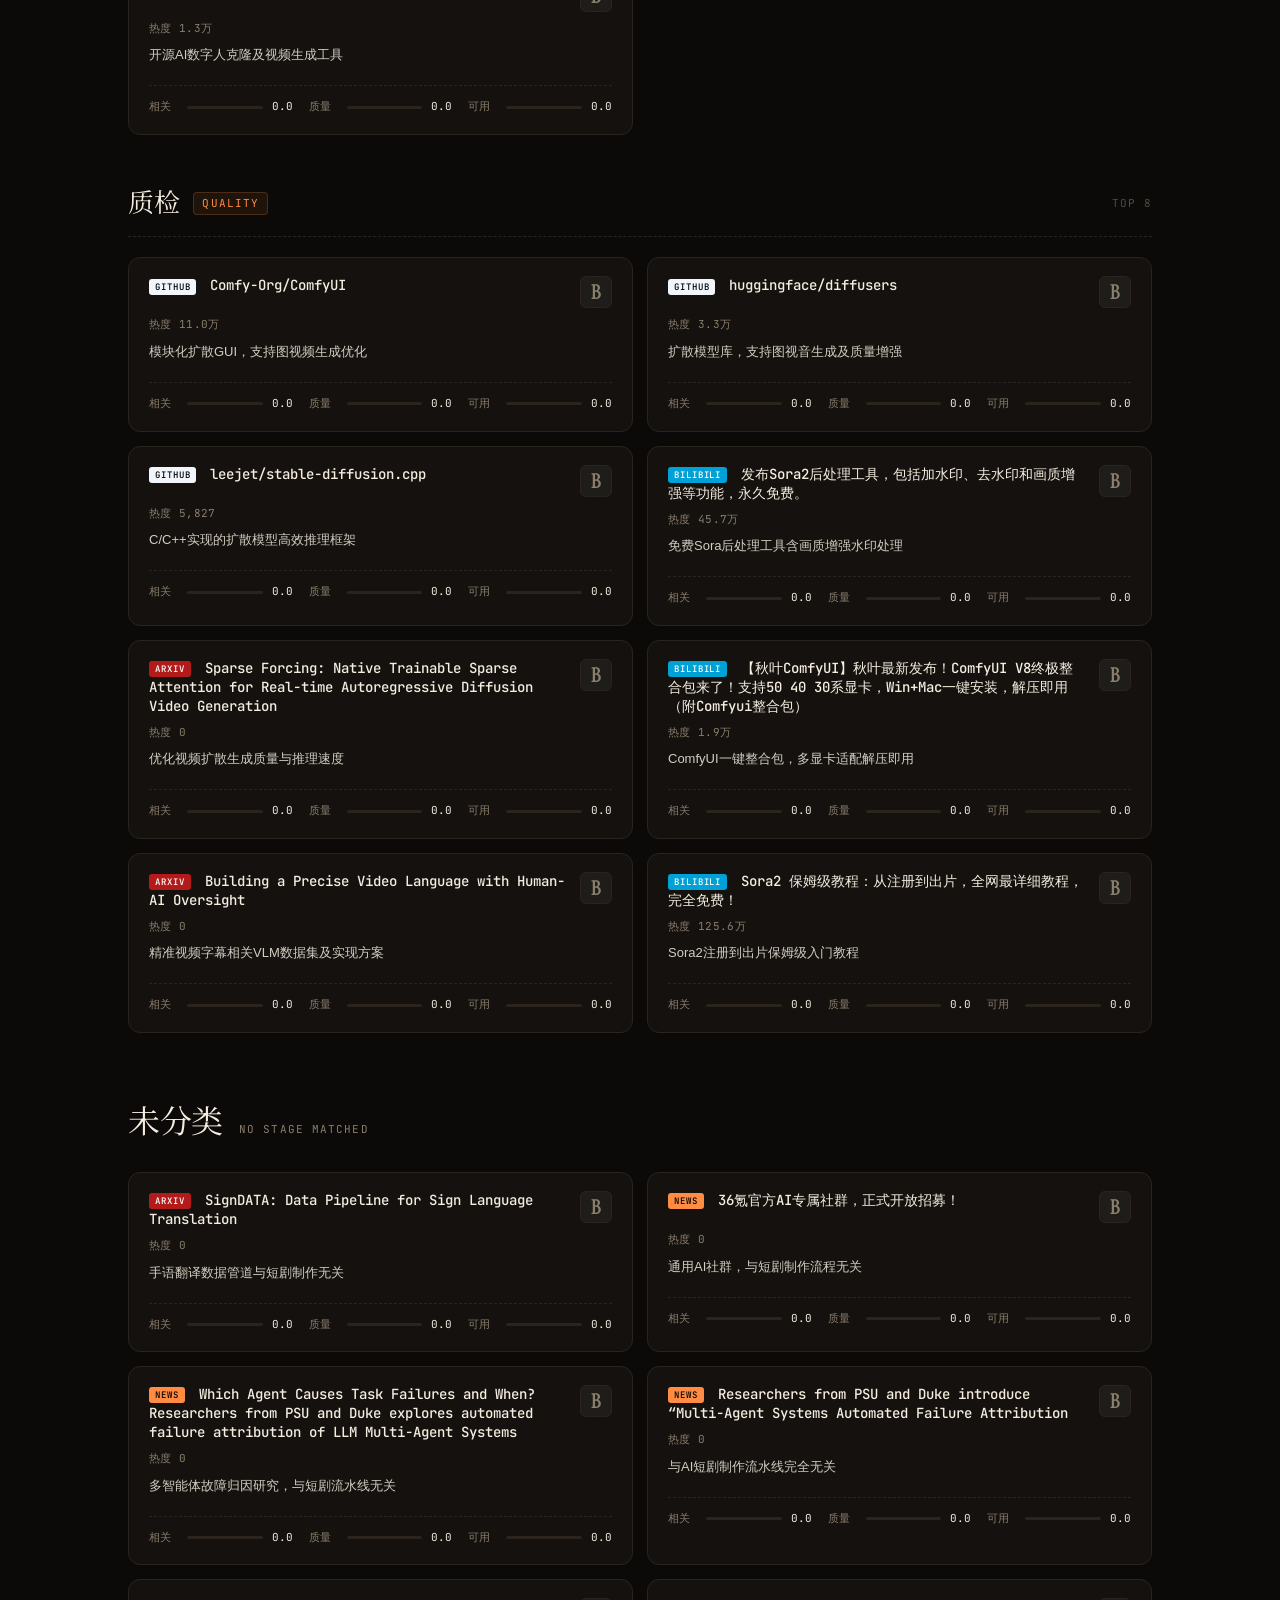
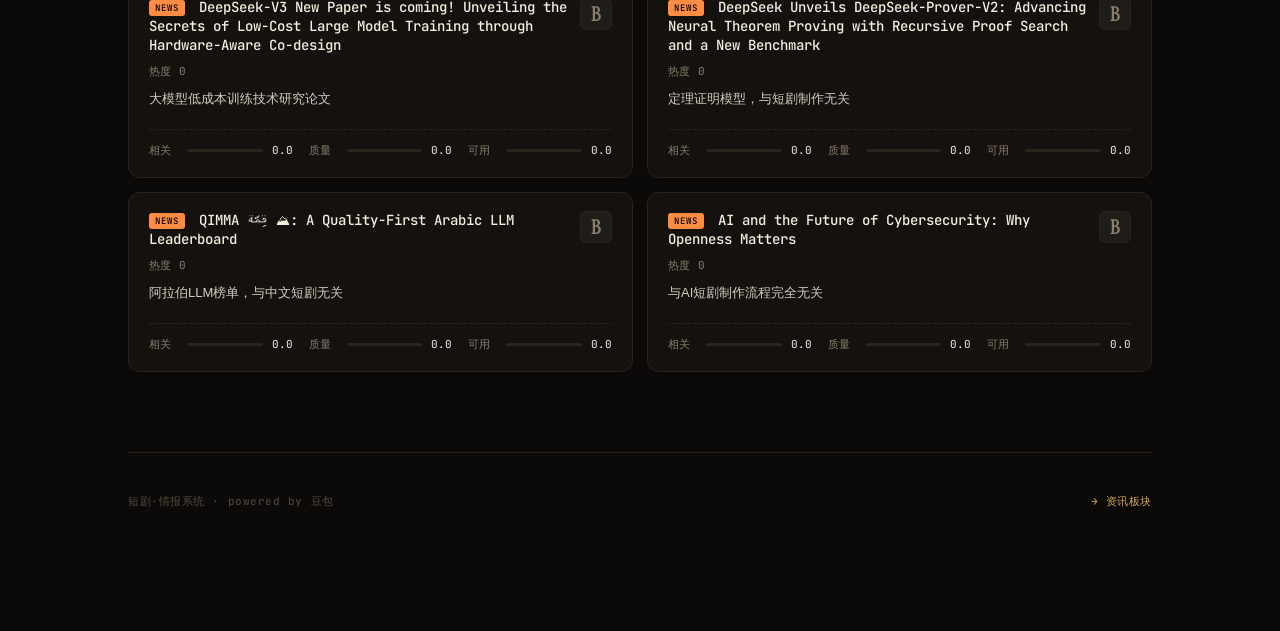
==== commit 905cd1c4: "design: S/A/B verdict badges + 3-dimension mini bars (relevance/quality/actionable)" ====
--- a/tools.html
+++ b/tools.html
@@ -51,17 +51,28 @@
   <script>
     function renderTool(t) {
       const src = esc(t.source || "");
-      const score = Number(t.score || 0);
-      return `<article class="tcard reveal">
+      const verdict = (t.verdict || "B").toUpperCase();
+      const rel = Number(t.relevance || 0);
+      const qual = Number(t.quality || 0);
+      const act = Number(t.actionable || 0);
+      const dims = `
+        <div class="dims">
+          <div class="dim"><div class="dim-l">相关</div><div class="dim-bar"><span style="width:${rel*10}%"></span></div><div class="dim-v">${rel.toFixed(1)}</div></div>
+          <div class="dim"><div class="dim-l">质量</div><div class="dim-bar"><span style="width:${qual*10}%"></span></div><div class="dim-v">${qual.toFixed(1)}</div></div>
+          <div class="dim"><div class="dim-l">可用</div><div class="dim-bar"><span style="width:${act*10}%"></span></div><div class="dim-v">${act.toFixed(1)}</div></div>
+        </div>`;
+      return `<article class="tcard reveal verdict-${verdict}">
         <div class="tcard-head">
           <div class="tcard-title">
-            <span class="tcard-source ${src}">${src}</span>
+            <span class="tcard-source ${src}">${src === "youtube_shorts" ? "youtube" : src}</span>
             <a href="${esc(t.url)}" target="_blank" rel="noopener">${esc(t.name || "?")}</a>
           </div>
-          <div class="tcard-score">${score.toFixed(1)}</div>
+          <div class="verdict-badge verdict-${verdict}-badge">${verdict}</div>
         </div>
         <div class="tcard-meta">热度 ${fmtNumber(t.metric)}</div>
         ${t.summary ? `<div class="tcard-summary">${esc(t.summary)}</div>` : ""}
+        ${t.reason ? `<div class="tcard-summary" style="color:var(--muted);font-size:12px;"><b>判</b> ${esc(t.reason)}</div>` : ""}
+        ${dims}
       </article>`;
     }
 
--- a/app.css
+++ b/app.css
@@ -334,6 +334,54 @@
 .tcard-source.github { background: #f0f6fc; color: #000; }
 .tcard-source.arxiv { background: #b31b1b; color: #fff; }
 .tcard-source.news { background: #ff8c42; color: #000; }
+
+/* ============== VERDICT ============== */
+
+.verdict-badge {
+  display: inline-flex; align-items: center; justify-content: center;
+  min-width: 32px; height: 32px;
+  border-radius: 6px;
+  font-family: var(--serif); font-size: 20px; font-weight: 600;
+  letter-spacing: 0.02em;
+  margin-left: auto;
+  align-self: flex-start;
+}
+.verdict-S-badge { background: linear-gradient(135deg, #d4a853, #ff8c42); color: #000; box-shadow: 0 0 16px rgba(212,168,83,0.5); }
+.verdict-A-badge { background: rgba(212,168,83,0.15); color: #d4a853; border: 1px solid rgba(212,168,83,0.4); }
+.verdict-B-badge { background: rgba(255,255,255,0.05); color: #8a7e6c; border: 1px solid var(--border); }
+
+.verdict-S .cover { outline: 1px solid rgba(212,168,83,0.6); outline-offset: -1px; }
+.verdict-S.vcard, .verdict-S.tcard { border-color: rgba(212,168,83,0.35); }
+.verdict-S.vcard::before {
+  content: "★"; position: absolute; top: 12px; right: 12px;
+  font-size: 14px; color: var(--gold); z-index: 3;
+  text-shadow: 0 0 10px rgba(212,168,83,0.8);
+}
+
+/* ============== DIMENSIONS BAR ============== */
+
+.dims {
+  display: flex; gap: 16px; margin-top: 12px; padding-top: 12px;
+  border-top: 1px dashed var(--border);
+  flex-wrap: wrap;
+}
+.dim {
+  display: flex; align-items: center; gap: 6px;
+  font-family: var(--mono); font-size: 11px;
+  min-width: 130px; flex: 1;
+}
+.dim-l { color: var(--muted); min-width: 32px; }
+.dim-bar {
+  flex: 1; height: 3px;
+  background: var(--border); border-radius: 100px;
+  overflow: hidden;
+}
+.dim-bar > span {
+  display: block; height: 100%;
+  background: linear-gradient(90deg, var(--gold) 0%, var(--orange) 100%);
+  border-radius: 100px;
+}
+.dim-v { color: var(--text); min-width: 24px; text-align: right; }
 
 .tcard-score {
   font-family: var(--serif); font-size: 20px;
